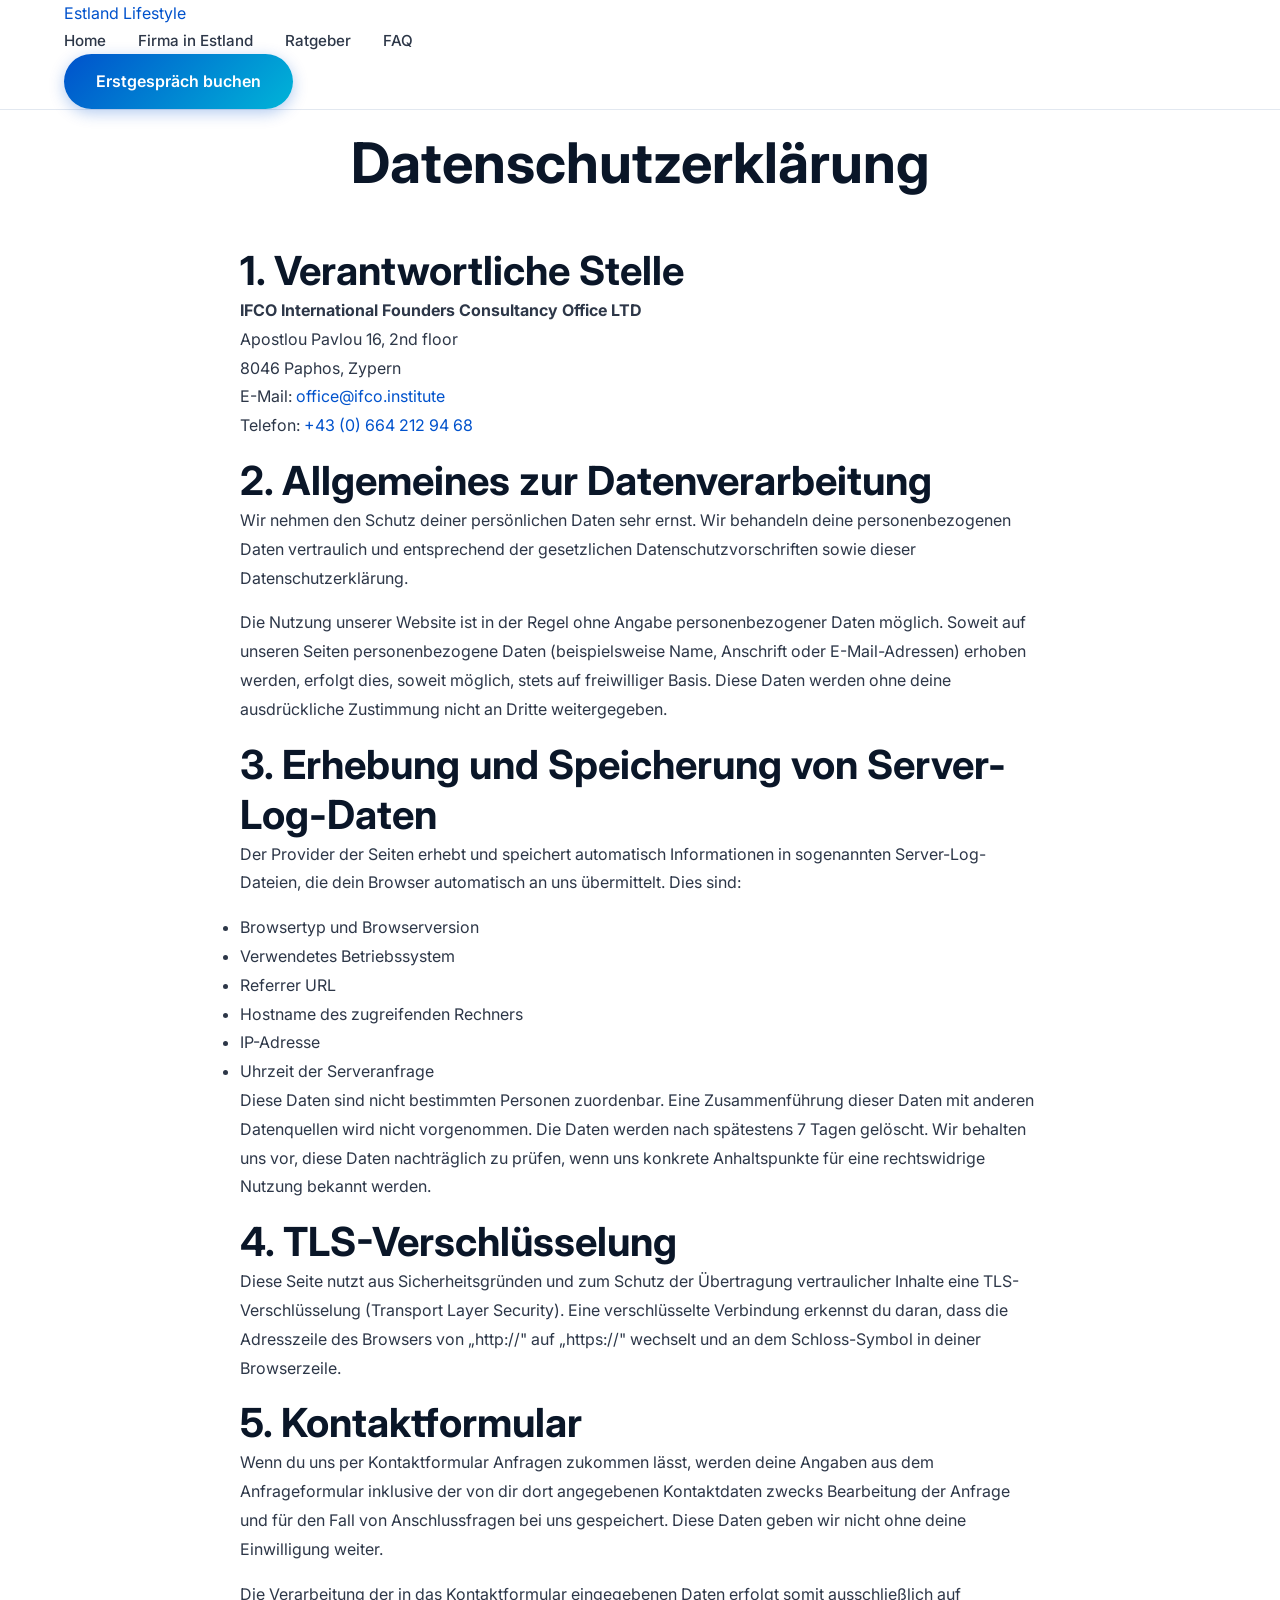
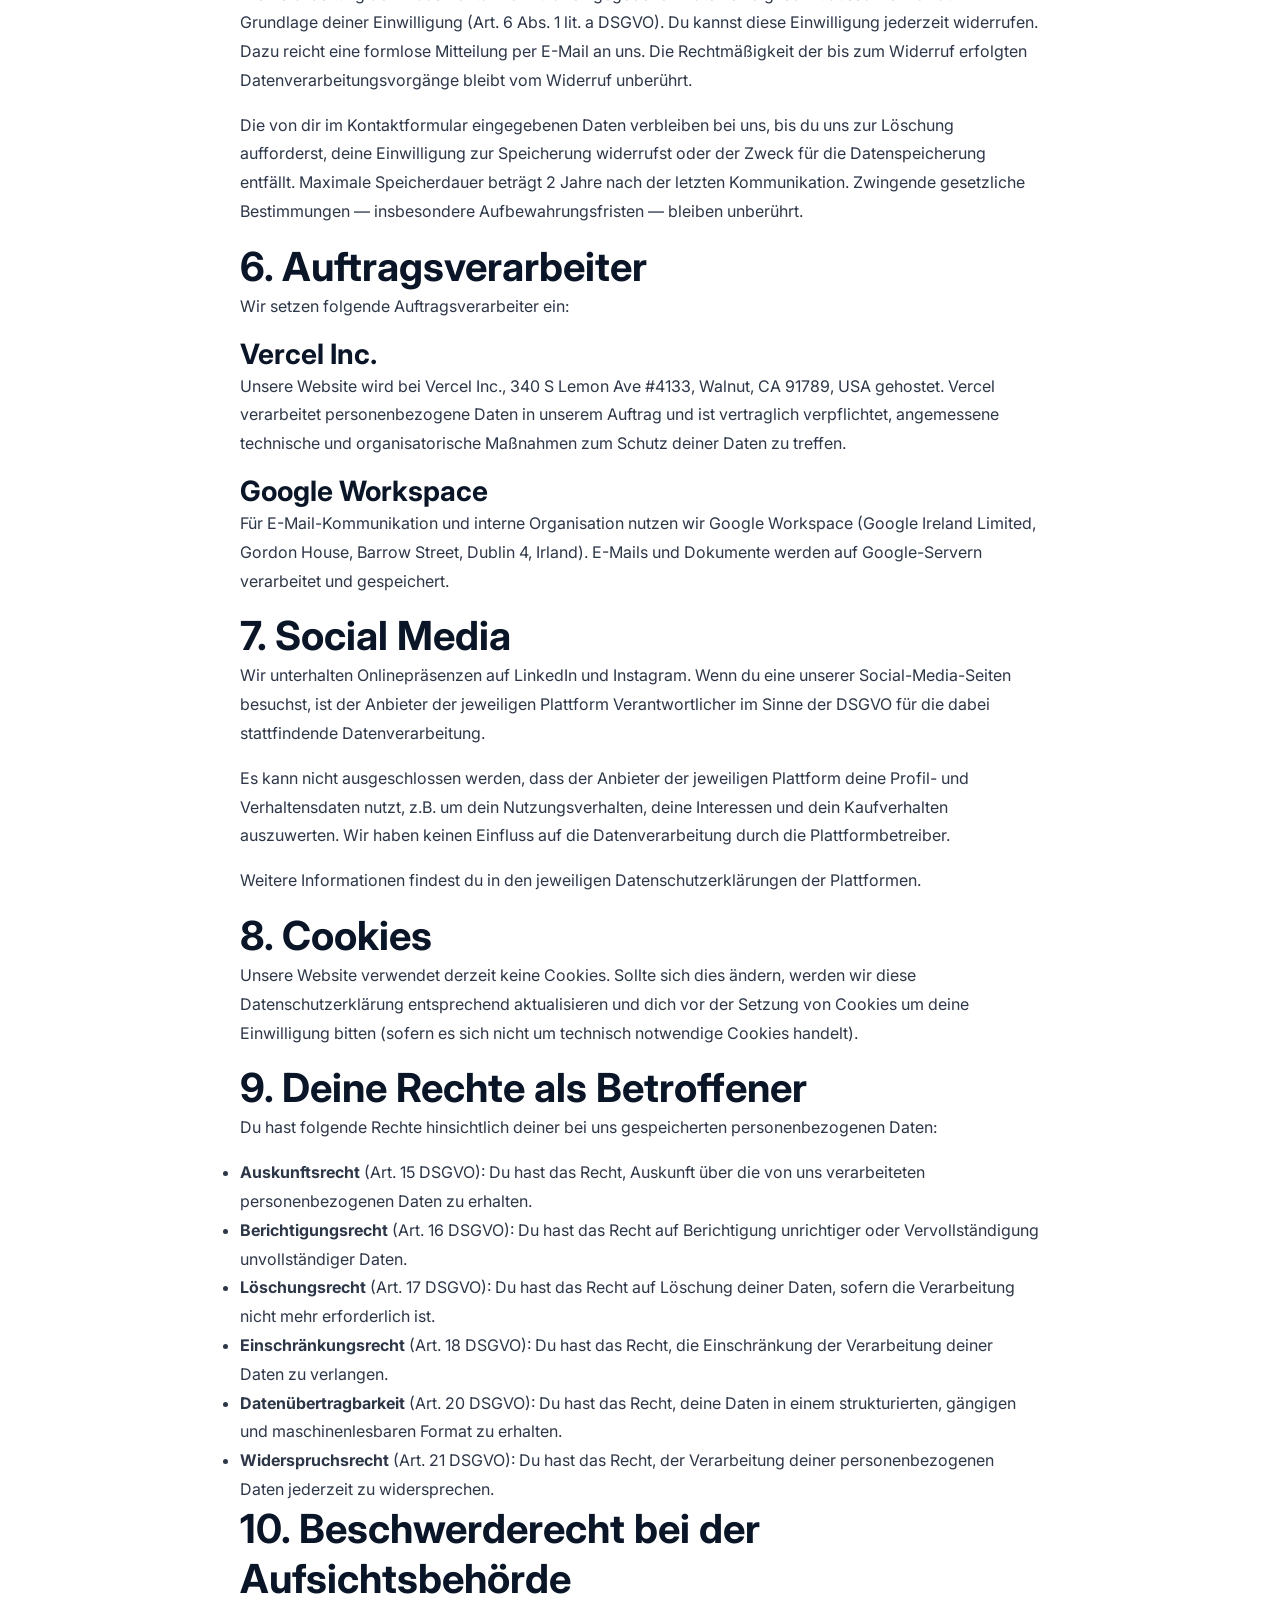
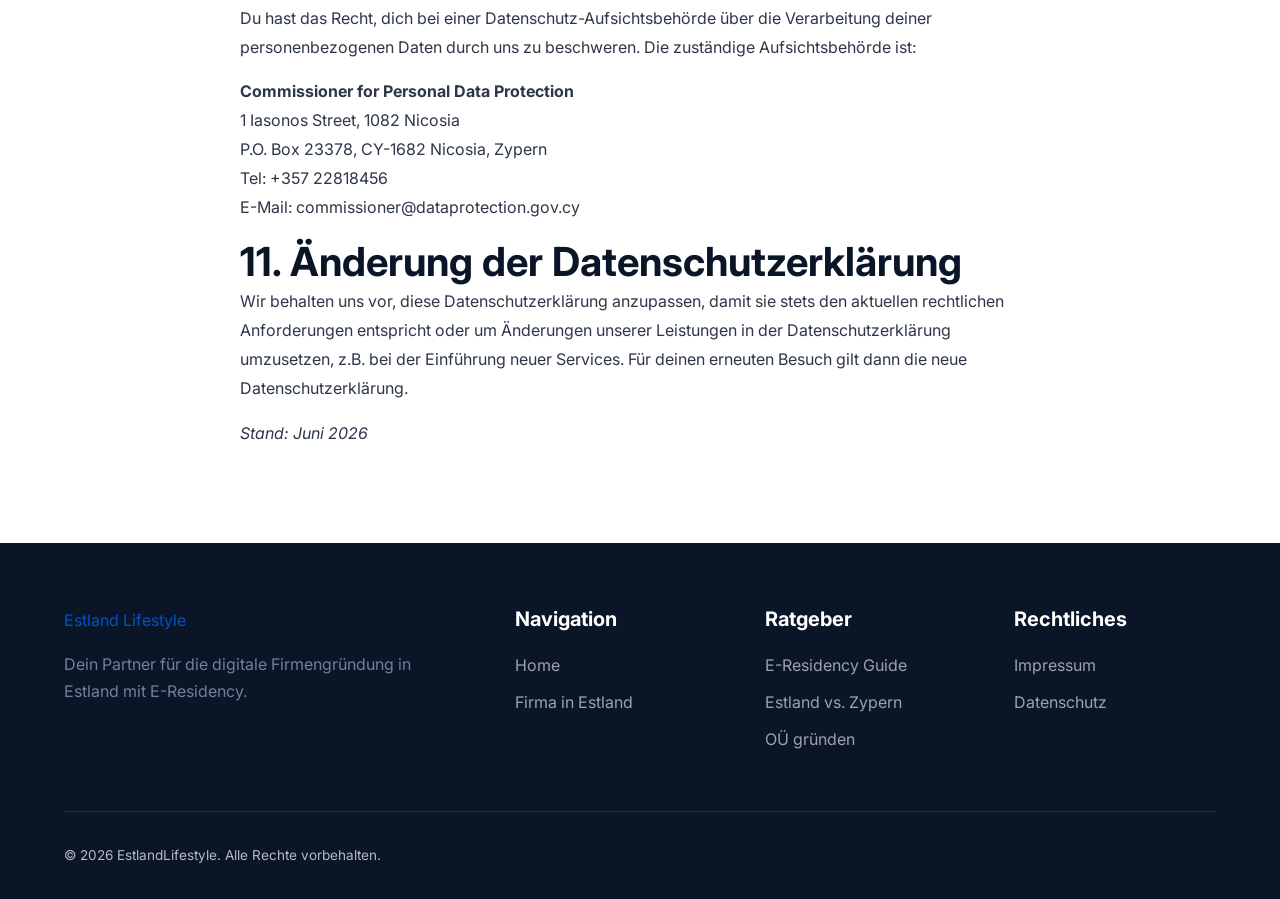
==== datenschutz.html @ 2952780f "Add Impressum & Datenschutz pages, remove AGB links Legal pages based on goglobal.associates (IFCO L" ====
<!DOCTYPE html>
<html lang="de">
<head>
  <meta charset="UTF-8">
  <meta name="viewport" content="width=device-width, initial-scale=1.0">
  <title>Datenschutzerklärung - EstlandLifestyle</title>
  <meta name="description" content="Datenschutzerklärung von EstlandLifestyle - Informationen zum Schutz Ihrer Daten.">
  <meta name="robots" content="noindex, follow">
  <link rel="preconnect" href="https://fonts.googleapis.com">
  <link rel="preconnect" href="https://fonts.gstatic.com" crossorigin>
  <link href="https://fonts.googleapis.com/css2?family=Inter:wght@400;500;600;700;800&display=swap" rel="stylesheet">
  <link rel="stylesheet" href="css/style.css">
</head>
<body>
  <nav class="nav">
    <div class="container nav-container">
      <a href="index.html" class="logo">Estland <span>Lifestyle</span></a>
      <ul class="nav-links">
        <li><a href="index.html">Home</a></li>
        <li><a href="firma.html">Firma in Estland</a></li>
        <li><a href="ratgeber/e-residency-estland.html">Ratgeber</a></li>
        <li><a href="#faq">FAQ</a></li>
      </ul>
      <a href="#kontakt" class="btn btn-primary btn-nav">Erstgespräch buchen</a>
      <button class="nav-toggle" aria-label="Menü öffnen">
        <span></span><span></span><span></span>
      </button>
    </div>
  </nav>

  <section class="section" style="padding-top: 8rem;">
    <div class="container">
      <div class="section-header">
        <h1>Datenschutzerklärung</h1>
      </div>
      <div style="max-width: 800px; margin: 0 auto; line-height: 1.8;">

        <h2>1. Verantwortliche Stelle</h2>
        <p>
          <strong>IFCO International Founders Consultancy Office LTD</strong><br>
          Apostlou Pavlou 16, 2nd floor<br>
          8046 Paphos, Zypern<br>
          E-Mail: <a href="mailto:office@ifco.institute">office@ifco.institute</a><br>
          Telefon: <a href="tel:+436642129468">+43 (0) 664 212 94 68</a>
        </p>

        <h2>2. Allgemeines zur Datenverarbeitung</h2>
        <p>
          Wir nehmen den Schutz deiner persönlichen Daten sehr ernst. Wir behandeln deine
          personenbezogenen Daten vertraulich und entsprechend der gesetzlichen Datenschutzvorschriften
          sowie dieser Datenschutzerklärung.
        </p>
        <p>
          Die Nutzung unserer Website ist in der Regel ohne Angabe personenbezogener Daten möglich.
          Soweit auf unseren Seiten personenbezogene Daten (beispielsweise Name, Anschrift oder
          E-Mail-Adressen) erhoben werden, erfolgt dies, soweit möglich, stets auf freiwilliger Basis.
          Diese Daten werden ohne deine ausdrückliche Zustimmung nicht an Dritte weitergegeben.
        </p>

        <h2>3. Erhebung und Speicherung von Server-Log-Daten</h2>
        <p>
          Der Provider der Seiten erhebt und speichert automatisch Informationen in sogenannten
          Server-Log-Dateien, die dein Browser automatisch an uns übermittelt. Dies sind:
        </p>
        <ul>
          <li>Browsertyp und Browserversion</li>
          <li>Verwendetes Betriebssystem</li>
          <li>Referrer URL</li>
          <li>Hostname des zugreifenden Rechners</li>
          <li>IP-Adresse</li>
          <li>Uhrzeit der Serveranfrage</li>
        </ul>
        <p>
          Diese Daten sind nicht bestimmten Personen zuordenbar. Eine Zusammenführung dieser Daten
          mit anderen Datenquellen wird nicht vorgenommen. Die Daten werden nach spätestens 7 Tagen
          gelöscht. Wir behalten uns vor, diese Daten nachträglich zu prüfen, wenn uns konkrete
          Anhaltspunkte für eine rechtswidrige Nutzung bekannt werden.
        </p>

        <h2>4. TLS-Verschlüsselung</h2>
        <p>
          Diese Seite nutzt aus Sicherheitsgründen und zum Schutz der Übertragung vertraulicher
          Inhalte eine TLS-Verschlüsselung (Transport Layer Security). Eine verschlüsselte Verbindung
          erkennst du daran, dass die Adresszeile des Browsers von „http://" auf „https://" wechselt
          und an dem Schloss-Symbol in deiner Browserzeile.
        </p>

        <h2>5. Kontaktformular</h2>
        <p>
          Wenn du uns per Kontaktformular Anfragen zukommen lässt, werden deine Angaben aus dem
          Anfrageformular inklusive der von dir dort angegebenen Kontaktdaten zwecks Bearbeitung der
          Anfrage und für den Fall von Anschlussfragen bei uns gespeichert. Diese Daten geben wir
          nicht ohne deine Einwilligung weiter.
        </p>
        <p>
          Die Verarbeitung der in das Kontaktformular eingegebenen Daten erfolgt somit ausschließlich
          auf Grundlage deiner Einwilligung (Art. 6 Abs. 1 lit. a DSGVO). Du kannst diese Einwilligung
          jederzeit widerrufen. Dazu reicht eine formlose Mitteilung per E-Mail an uns. Die
          Rechtmäßigkeit der bis zum Widerruf erfolgten Datenverarbeitungsvorgänge bleibt vom
          Widerruf unberührt.
        </p>
        <p>
          Die von dir im Kontaktformular eingegebenen Daten verbleiben bei uns, bis du uns zur
          Löschung aufforderst, deine Einwilligung zur Speicherung widerrufst oder der Zweck für
          die Datenspeicherung entfällt. Maximale Speicherdauer beträgt 2 Jahre nach der letzten
          Kommunikation. Zwingende gesetzliche Bestimmungen — insbesondere Aufbewahrungsfristen —
          bleiben unberührt.
        </p>

        <h2>6. Auftragsverarbeiter</h2>
        <p>Wir setzen folgende Auftragsverarbeiter ein:</p>

        <h3>Vercel Inc.</h3>
        <p>
          Unsere Website wird bei Vercel Inc., 340 S Lemon Ave #4133, Walnut, CA 91789, USA gehostet.
          Vercel verarbeitet personenbezogene Daten in unserem Auftrag und ist vertraglich
          verpflichtet, angemessene technische und organisatorische Maßnahmen zum Schutz deiner
          Daten zu treffen.
        </p>

        <h3>Google Workspace</h3>
        <p>
          Für E-Mail-Kommunikation und interne Organisation nutzen wir Google Workspace
          (Google Ireland Limited, Gordon House, Barrow Street, Dublin 4, Irland). E-Mails und
          Dokumente werden auf Google-Servern verarbeitet und gespeichert.
        </p>

        <h2>7. Social Media</h2>
        <p>
          Wir unterhalten Onlinepräsenzen auf LinkedIn und Instagram. Wenn du eine unserer
          Social-Media-Seiten besuchst, ist der Anbieter der jeweiligen Plattform Verantwortlicher
          im Sinne der DSGVO für die dabei stattfindende Datenverarbeitung.
        </p>
        <p>
          Es kann nicht ausgeschlossen werden, dass der Anbieter der jeweiligen Plattform deine
          Profil- und Verhaltensdaten nutzt, z.B. um dein Nutzungsverhalten, deine Interessen und
          dein Kaufverhalten auszuwerten. Wir haben keinen Einfluss auf die Datenverarbeitung
          durch die Plattformbetreiber.
        </p>
        <p>Weitere Informationen findest du in den jeweiligen Datenschutzerklärungen der Plattformen.</p>

        <h2>8. Cookies</h2>
        <p>
          Unsere Website verwendet derzeit keine Cookies. Sollte sich dies ändern, werden wir
          diese Datenschutzerklärung entsprechend aktualisieren und dich vor der Setzung von
          Cookies um deine Einwilligung bitten (sofern es sich nicht um technisch notwendige
          Cookies handelt).
        </p>

        <h2>9. Deine Rechte als Betroffener</h2>
        <p>Du hast folgende Rechte hinsichtlich deiner bei uns gespeicherten personenbezogenen Daten:</p>
        <ul>
          <li><strong>Auskunftsrecht</strong> (Art. 15 DSGVO): Du hast das Recht, Auskunft über die von uns verarbeiteten personenbezogenen Daten zu erhalten.</li>
          <li><strong>Berichtigungsrecht</strong> (Art. 16 DSGVO): Du hast das Recht auf Berichtigung unrichtiger oder Vervollständigung unvollständiger Daten.</li>
          <li><strong>Löschungsrecht</strong> (Art. 17 DSGVO): Du hast das Recht auf Löschung deiner Daten, sofern die Verarbeitung nicht mehr erforderlich ist.</li>
          <li><strong>Einschränkungsrecht</strong> (Art. 18 DSGVO): Du hast das Recht, die Einschränkung der Verarbeitung deiner Daten zu verlangen.</li>
          <li><strong>Datenübertragbarkeit</strong> (Art. 20 DSGVO): Du hast das Recht, deine Daten in einem strukturierten, gängigen und maschinenlesbaren Format zu erhalten.</li>
          <li><strong>Widerspruchsrecht</strong> (Art. 21 DSGVO): Du hast das Recht, der Verarbeitung deiner personenbezogenen Daten jederzeit zu widersprechen.</li>
        </ul>

        <h2>10. Beschwerderecht bei der Aufsichtsbehörde</h2>
        <p>
          Du hast das Recht, dich bei einer Datenschutz-Aufsichtsbehörde über die Verarbeitung
          deiner personenbezogenen Daten durch uns zu beschweren. Die zuständige Aufsichtsbehörde ist:
        </p>
        <p>
          <strong>Commissioner for Personal Data Protection</strong><br>
          1 Iasonos Street, 1082 Nicosia<br>
          P.O. Box 23378, CY-1682 Nicosia, Zypern<br>
          Tel: +357 22818456<br>
          E-Mail: commissioner@dataprotection.gov.cy
        </p>

        <h2>11. Änderung der Datenschutzerklärung</h2>
        <p>
          Wir behalten uns vor, diese Datenschutzerklärung anzupassen, damit sie stets den aktuellen
          rechtlichen Anforderungen entspricht oder um Änderungen unserer Leistungen in der
          Datenschutzerklärung umzusetzen, z.B. bei der Einführung neuer Services. Für deinen
          erneuten Besuch gilt dann die neue Datenschutzerklärung.
        </p>

        <p><em>Stand: Juni 2026</em></p>

      </div>
    </div>
  </section>

  <footer class="footer">
    <div class="container">
      <div class="footer-grid">
        <div>
          <a href="index.html" class="logo">Estland <span>Lifestyle</span></a>
          <p style="margin-top: 1rem; color: var(--text-light);">Dein Partner für die digitale Firmengründung in Estland mit E-Residency.</p>
        </div>
        <div>
          <h4>Navigation</h4>
          <ul class="footer-links">
            <li><a href="index.html">Home</a></li>
            <li><a href="firma.html">Firma in Estland</a></li>
          </ul>
        </div>
        <div>
          <h4>Ratgeber</h4>
          <ul class="footer-links">
            <li><a href="ratgeber/e-residency-estland.html">E-Residency Guide</a></li>
            <li><a href="ratgeber/estland-oder-zypern.html">Estland vs. Zypern</a></li>
            <li><a href="ratgeber/oue-gruenden-kosten.html">OÜ gründen</a></li>
          </ul>
        </div>
        <div>
          <h4>Rechtliches</h4>
          <ul class="footer-links">
            <li><a href="impressum.html">Impressum</a></li>
            <li><a href="datenschutz.html">Datenschutz</a></li>
          </ul>
        </div>
      </div>
      <div class="footer-bottom">
        <span>&copy; 2026 EstlandLifestyle. Alle Rechte vorbehalten.</span>
      </div>
    </div>
  </footer>

  <script src="js/main.js"></script>
</body>
</html>
---- css/style.css ----
/* EstlandLifestyle - Design System */
:root {
  --primary: #0052CC;
  --primary-dark: #003D99;
  --primary-light: #E6F0FF;
  --accent: #00B4D8;
  --accent-dark: #0096B7;
  --dark: #0A1628;
  --dark-soft: #1A2A42;
  --text: #2D3748;
  --text-light: #718096;
  --bg: #FFFFFF;
  --bg-alt: #F7FAFC;
  --bg-dark: #0A1628;
  --border: #E2E8F0;
  --success: #38A169;
  --warning: #ECC94B;
  --gradient: linear-gradient(135deg, var(--primary) 0%, var(--accent) 100%);
  --shadow-sm: 0 1px 3px rgba(0,0,0,0.08);
  --shadow-md: 0 4px 20px rgba(0,0,0,0.1);
  --shadow-lg: 0 10px 40px rgba(0,0,0,0.12);
  --radius: 12px;
  --radius-sm: 8px;
  --radius-lg: 20px;
  --max-width: 1200px;
  --transition: 0.3s cubic-bezier(0.4, 0, 0.2, 1);
}

*, *::before, *::after { box-sizing: border-box; margin: 0; padding: 0; }

html { scroll-behavior: smooth; font-size: 16px; }

body {
  font-family: 'Inter', -apple-system, BlinkMacSystemFont, 'Segoe UI', sans-serif;
  color: var(--text);
  line-height: 1.7;
  background: var(--bg);
  overflow-x: hidden;
}

h1, h2, h3, h4, h5 {
  font-weight: 700;
  line-height: 1.25;
  color: var(--dark);
}
h1 { font-size: clamp(2.2rem, 5vw, 3.5rem); }
h2 { font-size: clamp(1.8rem, 3.5vw, 2.5rem); }
h3 { font-size: clamp(1.3rem, 2.5vw, 1.75rem); }
h4 { font-size: 1.25rem; }

p { margin-bottom: 1rem; }
a { color: var(--primary); text-decoration: none; transition: color var(--transition); }
a:hover { color: var(--accent); }
img { max-width: 100%; height: auto; display: block; }

.container { max-width: var(--max-width); margin: 0 auto; padding: 0 1.5rem; }
.section { padding: 5rem 0; }
.section-alt { background: var(--bg-alt); }
.section-dark { background: var(--bg-dark); color: #fff; }
.section-dark h2, .section-dark h3, .section-dark h4 { color: #fff; }
.section-dark .text-light { color: rgba(255,255,255,0.7); }

.text-center { text-align: center; }
.text-light { color: var(--text-light); }
.text-gradient { background: var(--gradient); -webkit-background-clip: text; -webkit-text-fill-color: transparent; background-clip: text; }
.text-sm { font-size: 0.9rem; }
.text-lg { font-size: 1.15rem; }

.mb-1 { margin-bottom: 0.5rem; }
.mb-2 { margin-bottom: 1rem; }
.mb-3 { margin-bottom: 1.5rem; }
.mb-4 { margin-bottom: 2rem; }
.mb-5 { margin-bottom: 3rem; }
.mt-3 { margin-top: 1.5rem; }
.mt-4 { margin-top: 2rem; }

.grid { display: grid; gap: 2rem; }
.grid-2 { grid-template-columns: repeat(2, 1fr); }
.grid-3 { grid-template-columns: repeat(3, 1fr); }
.grid-4 { grid-template-columns: repeat(4, 1fr); }

.flex { display: flex; }
.flex-center { align-items: center; justify-content: center; }
.flex-between { align-items: center; justify-content: space-between; }
.flex-col { flex-direction: column; }
.gap-1 { gap: 0.5rem; }
.gap-2 { gap: 1rem; }
.gap-3 { gap: 1.5rem; }

/* Buttons */
.btn {
  display: inline-flex;
  align-items: center;
  gap: 0.5rem;
  padding: 0.85rem 2rem;
  border-radius: 50px;
  font-weight: 600;
  font-size: 1rem;
  cursor: pointer;
  transition: all var(--transition);
  border: none;
  text-decoration: none;
}
.btn-primary {
  background: var(--gradient);
  color: #fff;
  box-shadow: 0 4px 15px rgba(0, 82, 204, 0.3);
}
.btn-primary:hover {
  transform: translateY(-2px);
  box-shadow: 0 6px 25px rgba(0, 82, 204, 0.4);
  color: #fff;
}
.btn-outline {
  background: transparent;
  color: var(--primary);
  border: 2px solid var(--primary);
}
.btn-outline:hover {
  background: var(--primary);
  color: #fff;
}
.btn-white {
  background: #fff;
  color: var(--primary);
}
.btn-white:hover {
  background: var(--primary-light);
  transform: translateY(-2px);
}
.btn-lg { padding: 1rem 2.5rem; font-size: 1.1rem; }
.btn-sm { padding: 0.6rem 1.5rem; font-size: 0.9rem; }

/* Cards */
.card {
  background: var(--bg);
  border-radius: var(--radius);
  padding: 2rem;
  box-shadow: var(--shadow-sm);
  border: 1px solid var(--border);
  transition: all var(--transition);
}
.card:hover {
  box-shadow: var(--shadow-md);
  transform: translateY(-4px);
}
.card-icon {
  width: 56px; height: 56px;
  border-radius: var(--radius-sm);
  background: var(--primary-light);
  display: flex; align-items: center; justify-content: center;
  font-size: 1.5rem;
  margin-bottom: 1rem;
}
.card-highlight {
  border: 2px solid var(--primary);
  position: relative;
}
.card-highlight::before {
  content: 'Beliebt';
  position: absolute;
  top: -12px; left: 50%;
  transform: translateX(-50%);
  background: var(--gradient);
  color: #fff;
  padding: 0.25rem 1rem;
  border-radius: 50px;
  font-size: 0.8rem;
  font-weight: 600;
}

/* Navigation */
.nav {
  position: fixed;
  top: 0; left: 0; right: 0;
  z-index: 1000;
  background: rgba(255,255,255,0.95);
  backdrop-filter: blur(10px);
  border-bottom: 1px solid var(--border);
  transition: all var(--transition);
}
.nav-inner {
  display: flex;
  align-items: center;
  justify-content: space-between;
  padding: 1rem 1.5rem;
  max-width: var(--max-width);
  margin: 0 auto;
}
.nav-logo {
  font-size: 1.4rem;
  font-weight: 800;
  color: var(--dark);
  text-decoration: none;
  display: flex;
  align-items: center;
  gap: 0.5rem;
}
.nav-logo span { color: var(--primary); }
.nav-links {
  display: flex;
  align-items: center;
  gap: 2rem;
  list-style: none;
}
.nav-links a {
  color: var(--text);
  font-weight: 500;
  font-size: 0.95rem;
  transition: color var(--transition);
}
.nav-links a:hover { color: var(--primary); }
.nav-toggle {
  display: none;
  background: none;
  border: none;
  font-size: 1.5rem;
  cursor: pointer;
  color: var(--dark);
}

/* Hero */
.hero {
  padding: 8rem 0 5rem;
  background: linear-gradient(135deg, var(--bg-dark) 0%, #1a3a5c 50%, var(--primary-dark) 100%);
  color: #fff;
  position: relative;
  overflow: hidden;
}
.hero::before {
  content: '';
  position: absolute;
  top: -50%; right: -20%;
  width: 80%; height: 200%;
  background: radial-gradient(circle, rgba(0,180,216,0.1) 0%, transparent 70%);
}
.hero h1 { color: #fff; margin-bottom: 1.5rem; }
.hero p { color: rgba(255,255,255,0.85); font-size: 1.2rem; max-width: 600px; }
.hero .subtitle {
  display: inline-block;
  background: rgba(0,180,216,0.2);
  border: 1px solid rgba(0,180,216,0.3);
  padding: 0.4rem 1rem;
  border-radius: 50px;
  font-size: 0.9rem;
  margin-bottom: 1.5rem;
  color: var(--accent);
  font-weight: 500;
}
.hero-stats {
  display: flex;
  gap: 3rem;
  margin-top: 3rem;
  padding-top: 2rem;
  border-top: 1px solid rgba(255,255,255,0.15);
}
.hero-stat-value {
  font-size: 2rem;
  font-weight: 800;
  color: var(--accent);
}
.hero-stat-label {
  font-size: 0.85rem;
  color: rgba(255,255,255,0.6);
}

/* USP Section */
.usp-grid { display: grid; grid-template-columns: repeat(4, 1fr); gap: 1.5rem; }
.usp-card {
  text-align: center;
  padding: 2rem 1.5rem;
  border-radius: var(--radius);
  background: var(--bg);
  border: 1px solid var(--border);
  transition: all var(--transition);
}
.usp-card:hover {
  border-color: var(--primary);
  box-shadow: var(--shadow-md);
  transform: translateY(-4px);
}
.usp-icon {
  font-size: 2.5rem;
  margin-bottom: 1rem;
}
.usp-card h4 { margin-bottom: 0.5rem; }

/* Pricing */
.pricing-grid { display: grid; grid-template-columns: repeat(3, 1fr); gap: 2rem; }
.pricing-card {
  background: var(--bg);
  border-radius: var(--radius-lg);
  padding: 2.5rem;
  border: 1px solid var(--border);
  transition: all var(--transition);
  position: relative;
}
.pricing-card:hover {
  box-shadow: var(--shadow-lg);
  transform: translateY(-4px);
}
.pricing-price {
  font-size: 2.5rem;
  font-weight: 800;
  color: var(--primary);
  margin: 1rem 0;
}
.pricing-price span { font-size: 1rem; color: var(--text-light); font-weight: 400; }
.pricing-features {
  list-style: none;
  margin: 1.5rem 0;
}
.pricing-features li {
  padding: 0.6rem 0;
  border-bottom: 1px solid var(--border);
  display: flex;
  align-items: center;
  gap: 0.5rem;
}
.pricing-features li::before {
  content: '✓';
  color: var(--success);
  font-weight: 700;
}

/* Steps */
.steps { counter-reset: step; }
.step {
  display: flex;
  gap: 2rem;
  padding: 2rem 0;
  counter-increment: step;
  position: relative;
}
.step:not(:last-child)::after {
  content: '';
  position: absolute;
  left: 28px;
  top: 76px;
  bottom: 0;
  width: 2px;
  background: var(--border);
}
.step-number {
  flex-shrink: 0;
  width: 56px; height: 56px;
  border-radius: 50%;
  background: var(--gradient);
  color: #fff;
  display: flex;
  align-items: center;
  justify-content: center;
  font-weight: 800;
  font-size: 1.25rem;
}
.step-content h4 { margin-bottom: 0.5rem; }

/* Comparison Table */
.comparison-table {
  width: 100%;
  border-collapse: collapse;
  border-radius: var(--radius);
  overflow: hidden;
  box-shadow: var(--shadow-sm);
}
.comparison-table thead { background: var(--primary); color: #fff; }
.comparison-table th {
  padding: 1rem 1.5rem;
  text-align: left;
  font-weight: 600;
}
.comparison-table td {
  padding: 1rem 1.5rem;
  border-bottom: 1px solid var(--border);
}
.comparison-table tbody tr:hover { background: var(--primary-light); }
.comparison-table .highlight-cell {
  color: var(--success);
  font-weight: 700;
}
.comparison-table .negative-cell {
  color: #E53E3E;
  font-weight: 600;
}

/* Testimonials */
.testimonial-card {
  background: var(--bg);
  border-radius: var(--radius);
  padding: 2rem;
  border: 1px solid var(--border);
}
.testimonial-text {
  font-style: italic;
  font-size: 1.05rem;
  margin-bottom: 1.5rem;
  color: var(--text);
  line-height: 1.8;
}
.testimonial-text::before { content: '"'; }
.testimonial-text::after { content: '"'; }
.testimonial-author { font-weight: 600; }
.testimonial-role { color: var(--text-light); font-size: 0.9rem; }
.stars { color: #F6AD55; letter-spacing: 2px; margin-bottom: 0.75rem; }

/* FAQ */
.faq-item {
  border: 1px solid var(--border);
  border-radius: var(--radius-sm);
  margin-bottom: 0.75rem;
  overflow: hidden;
}
.faq-question {
  width: 100%;
  padding: 1.25rem 1.5rem;
  background: var(--bg);
  border: none;
  text-align: left;
  font-size: 1rem;
  font-weight: 600;
  cursor: pointer;
  display: flex;
  justify-content: space-between;
  align-items: center;
  color: var(--dark);
  transition: background var(--transition);
}
.faq-question:hover { background: var(--bg-alt); }
.faq-question::after { content: '+'; font-size: 1.5rem; color: var(--primary); transition: transform var(--transition); }
.faq-item.active .faq-question::after { transform: rotate(45deg); }
.faq-answer {
  padding: 0 1.5rem;
  max-height: 0;
  overflow: hidden;
  transition: all 0.4s ease;
}
.faq-item.active .faq-answer {
  padding: 0 1.5rem 1.5rem;
  max-height: 500px;
}

/* CTA Banner */
.cta-banner {
  background: var(--gradient);
  border-radius: var(--radius-lg);
  padding: 3.5rem;
  text-align: center;
  color: #fff;
  position: relative;
  overflow: hidden;
}
.cta-banner::before {
  content: '';
  position: absolute;
  top: -50%; right: -20%;
  width: 60%; height: 200%;
  background: radial-gradient(circle, rgba(255,255,255,0.1) 0%, transparent 70%);
}
.cta-banner h2 { color: #fff; margin-bottom: 1rem; }
.cta-banner p { color: rgba(255,255,255,0.9); max-width: 500px; margin: 0 auto 2rem; }

/* Blog Cards */
.blog-card {
  border-radius: var(--radius);
  overflow: hidden;
  border: 1px solid var(--border);
  transition: all var(--transition);
  background: var(--bg);
}
.blog-card:hover {
  box-shadow: var(--shadow-md);
  transform: translateY(-4px);
}
.blog-card-img {
  height: 200px;
  background: var(--gradient);
  display: flex;
  align-items: center;
  justify-content: center;
  color: #fff;
  font-size: 3rem;
}
.blog-card-body { padding: 1.5rem; }
.blog-card-tag {
  display: inline-block;
  background: var(--primary-light);
  color: var(--primary);
  padding: 0.2rem 0.75rem;
  border-radius: 50px;
  font-size: 0.8rem;
  font-weight: 600;
  margin-bottom: 0.75rem;
}
.blog-card h4 { margin-bottom: 0.5rem; }
.blog-card p { color: var(--text-light); font-size: 0.9rem; }

/* Footer */
.footer {
  background: var(--bg-dark);
  color: rgba(255,255,255,0.7);
  padding: 4rem 0 2rem;
}
.footer h4 { color: #fff; margin-bottom: 1.25rem; }
.footer-grid {
  display: grid;
  grid-template-columns: 2fr 1fr 1fr 1fr;
  gap: 3rem;
  margin-bottom: 3rem;
}
.footer-links { list-style: none; }
.footer-links li { margin-bottom: 0.6rem; }
.footer-links a { color: rgba(255,255,255,0.6); transition: color var(--transition); }
.footer-links a:hover { color: #fff; }
.footer-bottom {
  border-top: 1px solid rgba(255,255,255,0.1);
  padding-top: 2rem;
  display: flex;
  justify-content: space-between;
  align-items: center;
  font-size: 0.85rem;
}
.footer-social { display: flex; gap: 1rem; }
.footer-social a {
  width: 40px; height: 40px;
  border-radius: 50%;
  background: rgba(255,255,255,0.1);
  display: flex; align-items: center; justify-content: center;
  color: #fff;
  transition: all var(--transition);
}
.footer-social a:hover { background: var(--primary); }

/* Badge */
.badge {
  display: inline-flex;
  align-items: center;
  gap: 0.35rem;
  background: rgba(56, 161, 105, 0.1);
  color: var(--success);
  padding: 0.3rem 0.75rem;
  border-radius: 50px;
  font-size: 0.8rem;
  font-weight: 600;
}

/* Section Header */
.section-header {
  text-align: center;
  max-width: 700px;
  margin: 0 auto 3rem;
}
.section-header p {
  color: var(--text-light);
  font-size: 1.1rem;
}
.section-label {
  display: inline-block;
  color: var(--primary);
  font-weight: 600;
  font-size: 0.9rem;
  text-transform: uppercase;
  letter-spacing: 1px;
  margin-bottom: 0.75rem;
}

/* Blog Article */
.article-hero {
  padding: 8rem 0 3rem;
  background: linear-gradient(135deg, var(--bg-dark) 0%, var(--primary-dark) 100%);
  color: #fff;
}
.article-hero h1 { color: #fff; max-width: 800px; }
.article-meta {
  display: flex;
  align-items: center;
  gap: 1.5rem;
  margin-top: 1.5rem;
  color: rgba(255,255,255,0.7);
  font-size: 0.9rem;
}
.article-content {
  max-width: 800px;
  margin: 0 auto;
  padding: 3rem 1.5rem;
}
.article-content h2 { margin: 2.5rem 0 1rem; }
.article-content h3 { margin: 2rem 0 0.75rem; }
.article-content ul, .article-content ol {
  margin: 1rem 0;
  padding-left: 1.5rem;
}
.article-content li { margin-bottom: 0.5rem; }
.article-content blockquote {
  border-left: 4px solid var(--primary);
  padding: 1rem 1.5rem;
  background: var(--primary-light);
  border-radius: 0 var(--radius-sm) var(--radius-sm) 0;
  margin: 1.5rem 0;
  font-style: italic;
}
.article-cta {
  background: var(--bg-alt);
  border: 2px solid var(--primary);
  border-radius: var(--radius);
  padding: 2rem;
  text-align: center;
  margin: 2.5rem 0;
}
.info-box {
  background: var(--primary-light);
  border-radius: var(--radius-sm);
  padding: 1.5rem;
  margin: 1.5rem 0;
  border-left: 4px solid var(--primary);
}
.warning-box {
  background: #FFFBEB;
  border-radius: var(--radius-sm);
  padding: 1.5rem;
  margin: 1.5rem 0;
  border-left: 4px solid var(--warning);
}

/* Responsive */
@media (max-width: 1024px) {
  .grid-4, .usp-grid { grid-template-columns: repeat(2, 1fr); }
  .pricing-grid { grid-template-columns: 1fr; max-width: 500px; margin: 0 auto; }
  .footer-grid { grid-template-columns: repeat(2, 1fr); }
}
@media (max-width: 768px) {
  .grid-2, .grid-3 { grid-template-columns: 1fr; }
  .hero-stats { flex-direction: column; gap: 1.5rem; }
  .nav-links { display: none; }
  .nav-links.active {
    display: flex;
    flex-direction: column;
    position: absolute;
    top: 100%; left: 0; right: 0;
    background: #fff;
    padding: 1.5rem;
    border-bottom: 1px solid var(--border);
    box-shadow: var(--shadow-md);
  }
  .nav-toggle { display: block; }
  .footer-grid { grid-template-columns: 1fr; }
  .footer-bottom { flex-direction: column; gap: 1rem; text-align: center; }
  .comparison-table { font-size: 0.85rem; }
  .comparison-table th, .comparison-table td { padding: 0.75rem; }
  .cta-banner { padding: 2rem 1.5rem; }
  .section { padding: 3rem 0; }
}
@media (max-width: 480px) {
  .usp-grid { grid-template-columns: 1fr; }
  h1 { font-size: 1.8rem; }
}
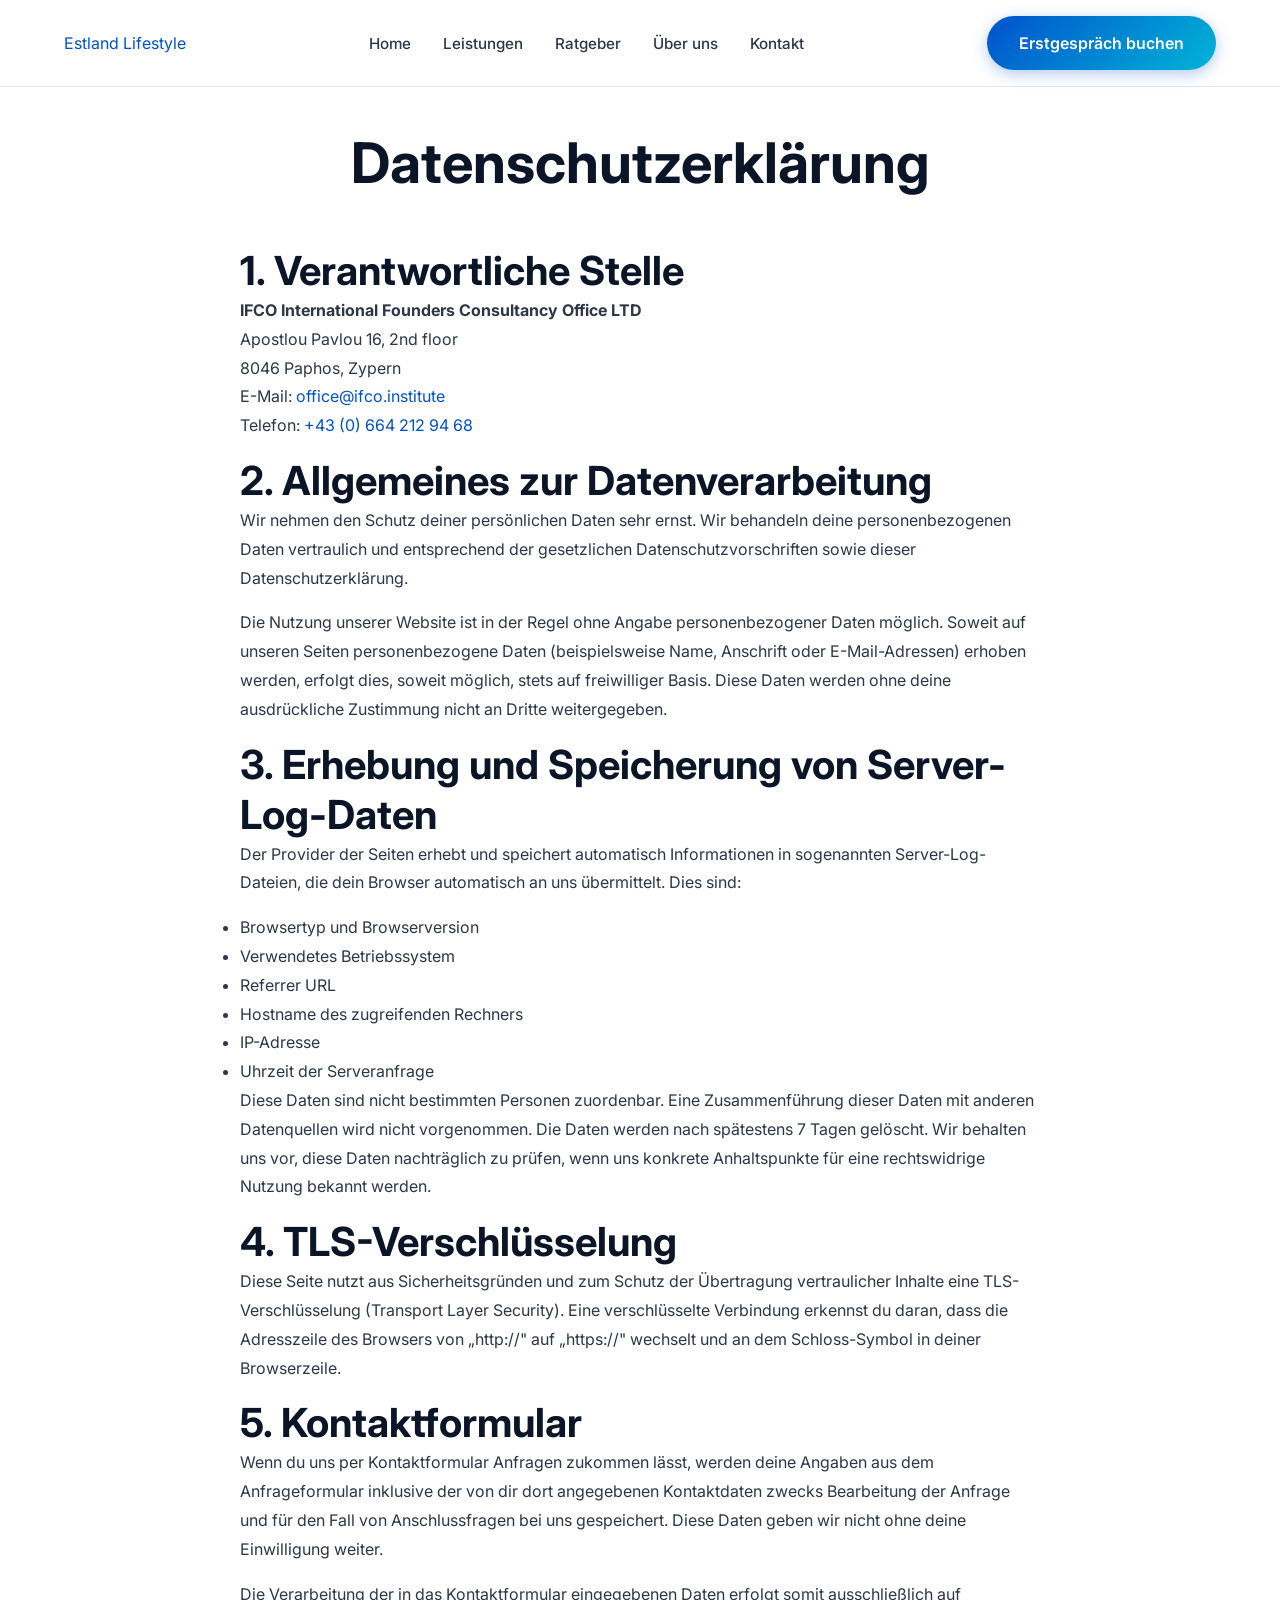
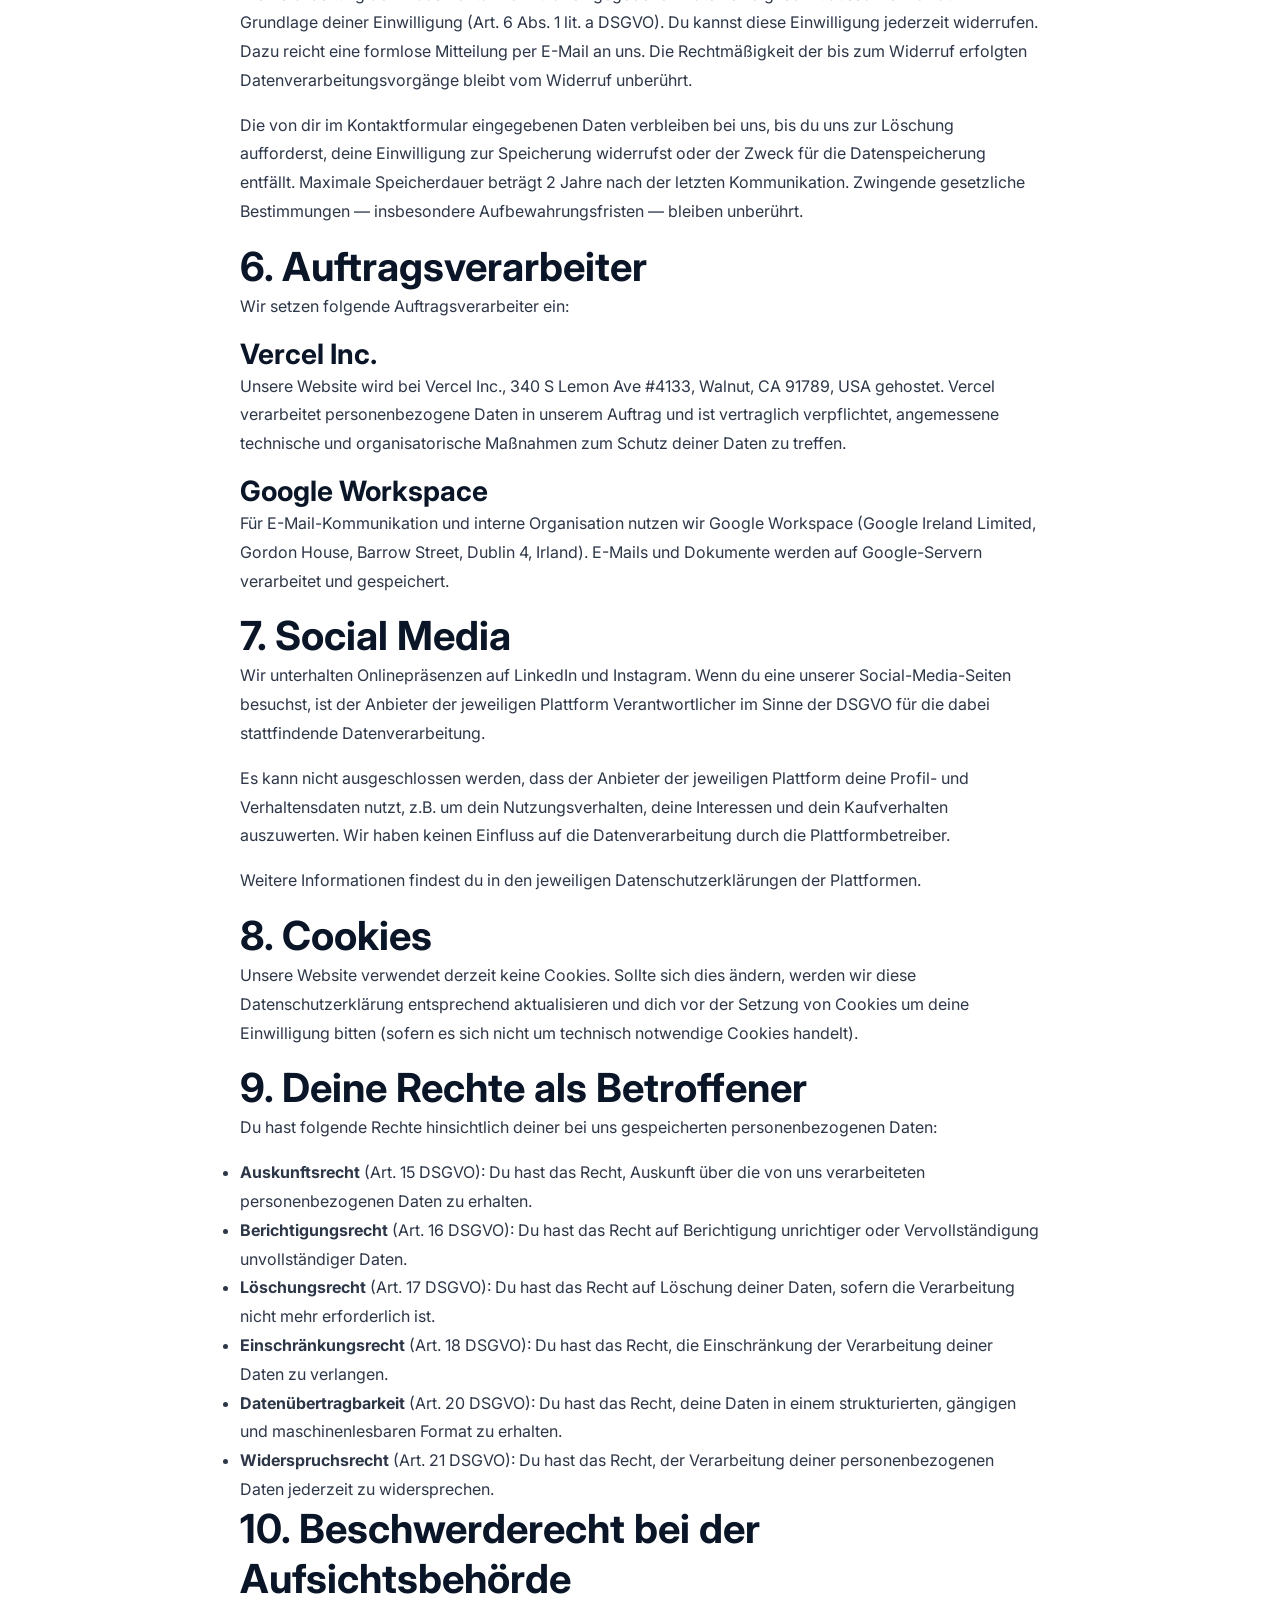
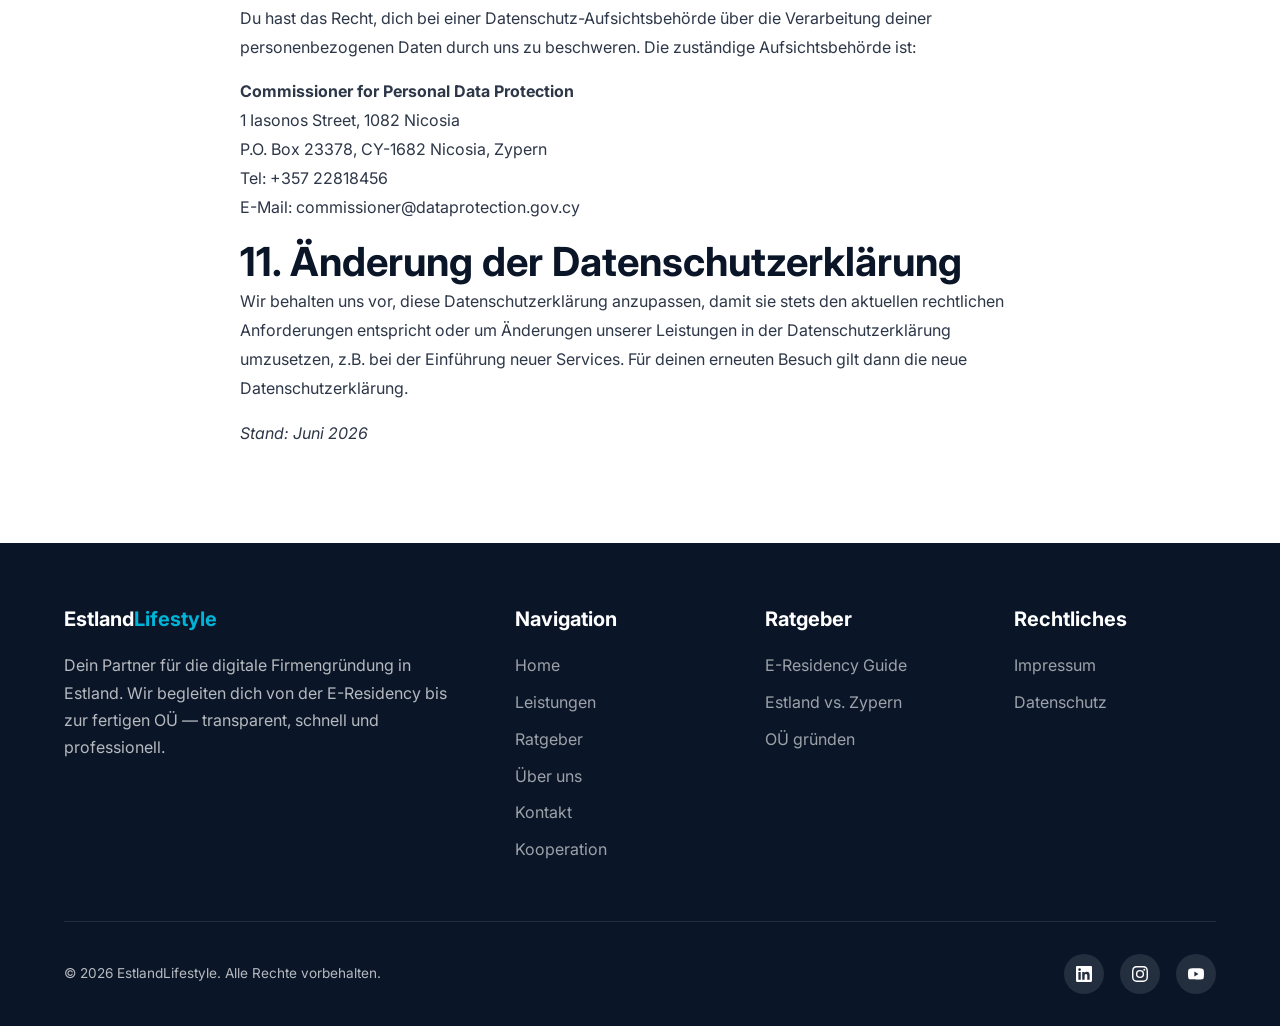
==== commit f7e6e967: "Complete rebrand: new service catalog, kooperation page, nav updates - Rebuilt index.html with new b" ====
--- a/datenschutz.html
+++ b/datenschutz.html
@@ -13,15 +13,16 @@
 </head>
 <body>
   <nav class="nav">
-    <div class="container nav-container">
+    <div class="nav-inner">
       <a href="index.html" class="logo">Estland <span>Lifestyle</span></a>
       <ul class="nav-links">
         <li><a href="index.html">Home</a></li>
-        <li><a href="firma.html">Firma in Estland</a></li>
+        <li><a href="firma.html">Leistungen</a></li>
         <li><a href="ratgeber/e-residency-estland.html">Ratgeber</a></li>
-        <li><a href="#faq">FAQ</a></li>
+        <li><a href="index.html#about">Über uns</a></li>
+        <li><a href="index.html#kontakt">Kontakt</a></li>
       </ul>
-      <a href="#kontakt" class="btn btn-primary btn-nav">Erstgespräch buchen</a>
+      <a href="index.html#kontakt" class="btn btn-primary btn-nav">Erstgespräch buchen</a>
       <button class="nav-toggle" aria-label="Menü öffnen">
         <span></span><span></span><span></span>
       </button>
@@ -189,14 +190,18 @@
     <div class="container">
       <div class="footer-grid">
         <div>
-          <a href="index.html" class="logo">Estland <span>Lifestyle</span></a>
-          <p style="margin-top: 1rem; color: var(--text-light);">Dein Partner für die digitale Firmengründung in Estland mit E-Residency.</p>
+          <h4>Estland<span style="color: var(--accent);">Lifestyle</span></h4>
+          <p>Dein Partner für die digitale Firmengründung in Estland. Wir begleiten dich von der E-Residency bis zur fertigen OÜ — transparent, schnell und professionell.</p>
         </div>
         <div>
           <h4>Navigation</h4>
           <ul class="footer-links">
             <li><a href="index.html">Home</a></li>
-            <li><a href="firma.html">Firma in Estland</a></li>
+            <li><a href="firma.html">Leistungen</a></li>
+            <li><a href="ratgeber/e-residency-estland.html">Ratgeber</a></li>
+            <li><a href="index.html#about">Über uns</a></li>
+            <li><a href="index.html#kontakt">Kontakt</a></li>
+            <li><a href="kooperation.html">Kooperation</a></li>
           </ul>
         </div>
         <div>
@@ -217,6 +222,17 @@
       </div>
       <div class="footer-bottom">
         <span>&copy; 2026 EstlandLifestyle. Alle Rechte vorbehalten.</span>
+        <div class="footer-social">
+          <a href="#" aria-label="LinkedIn">
+            <svg width="16" height="16" fill="currentColor" viewBox="0 0 24 24"><path d="M20.447 20.452h-3.554v-5.569c0-1.328-.027-3.037-1.852-3.037-1.853 0-2.136 1.445-2.136 2.939v5.667H9.351V9h3.414v1.561h.046c.477-.9 1.637-1.85 3.37-1.85 3.601 0 4.267 2.37 4.267 5.455v6.286zM5.337 7.433a2.062 2.062 0 01-2.063-2.065 2.064 2.064 0 112.063 2.065zm1.782 13.019H3.555V9h3.564v11.452zM22.225 0H1.771C.792 0 0 .774 0 1.729v20.542C0 23.227.792 24 1.771 24h20.451C23.2 24 24 23.227 24 22.271V1.729C24 .774 23.2 0 22.222 0h.003z"/></svg>
+          </a>
+          <a href="#" aria-label="Instagram">
+            <svg width="16" height="16" fill="currentColor" viewBox="0 0 24 24"><path d="M12 2.163c3.204 0 3.584.012 4.85.07 3.252.148 4.771 1.691 4.919 4.919.058 1.265.069 1.645.069 4.849 0 3.205-.012 3.584-.069 4.849-.149 3.225-1.664 4.771-4.919 4.919-1.266.058-1.644.07-4.85.07-3.204 0-3.584-.012-4.849-.07-3.26-.149-4.771-1.699-4.919-4.92-.058-1.265-.07-1.644-.07-4.849 0-3.204.013-3.583.07-4.849.149-3.227 1.664-4.771 4.919-4.919 1.266-.057 1.645-.069 4.849-.069zM12 0C8.741 0 8.333.014 7.053.072 2.695.272.273 2.69.073 7.052.014 8.333 0 8.741 0 12c0 3.259.014 3.668.072 4.948.2 4.358 2.618 6.78 6.98 6.98C8.333 23.986 8.741 24 12 24c3.259 0 3.668-.014 4.948-.072 4.354-.2 6.782-2.618 6.979-6.98.059-1.28.073-1.689.073-4.948 0-3.259-.014-3.667-.072-4.947-.196-4.354-2.617-6.78-6.979-6.98C15.668.014 15.259 0 12 0zm0 5.838a6.162 6.162 0 100 12.324 6.162 6.162 0 000-12.324zM12 16a4 4 0 110-8 4 4 0 010 8zm6.406-11.845a1.44 1.44 0 100 2.881 1.44 1.44 0 000-2.881z"/></svg>
+          </a>
+          <a href="#" aria-label="YouTube">
+            <svg width="16" height="16" fill="currentColor" viewBox="0 0 24 24"><path d="M23.498 6.186a3.016 3.016 0 00-2.122-2.136C19.505 3.545 12 3.545 12 3.545s-7.505 0-9.377.505A3.017 3.017 0 00.502 6.186C0 8.07 0 12 0 12s0 3.93.502 5.814a3.016 3.016 0 002.122 2.136c1.871.505 9.376.505 9.376.505s7.505 0 9.377-.505a3.015 3.015 0 002.122-2.136C24 15.93 24 12 24 12s0-3.93-.502-5.814zM9.545 15.568V8.432L15.818 12l-6.273 3.568z"/></svg>
+          </a>
+        </div>
       </div>
     </div>
   </footer>
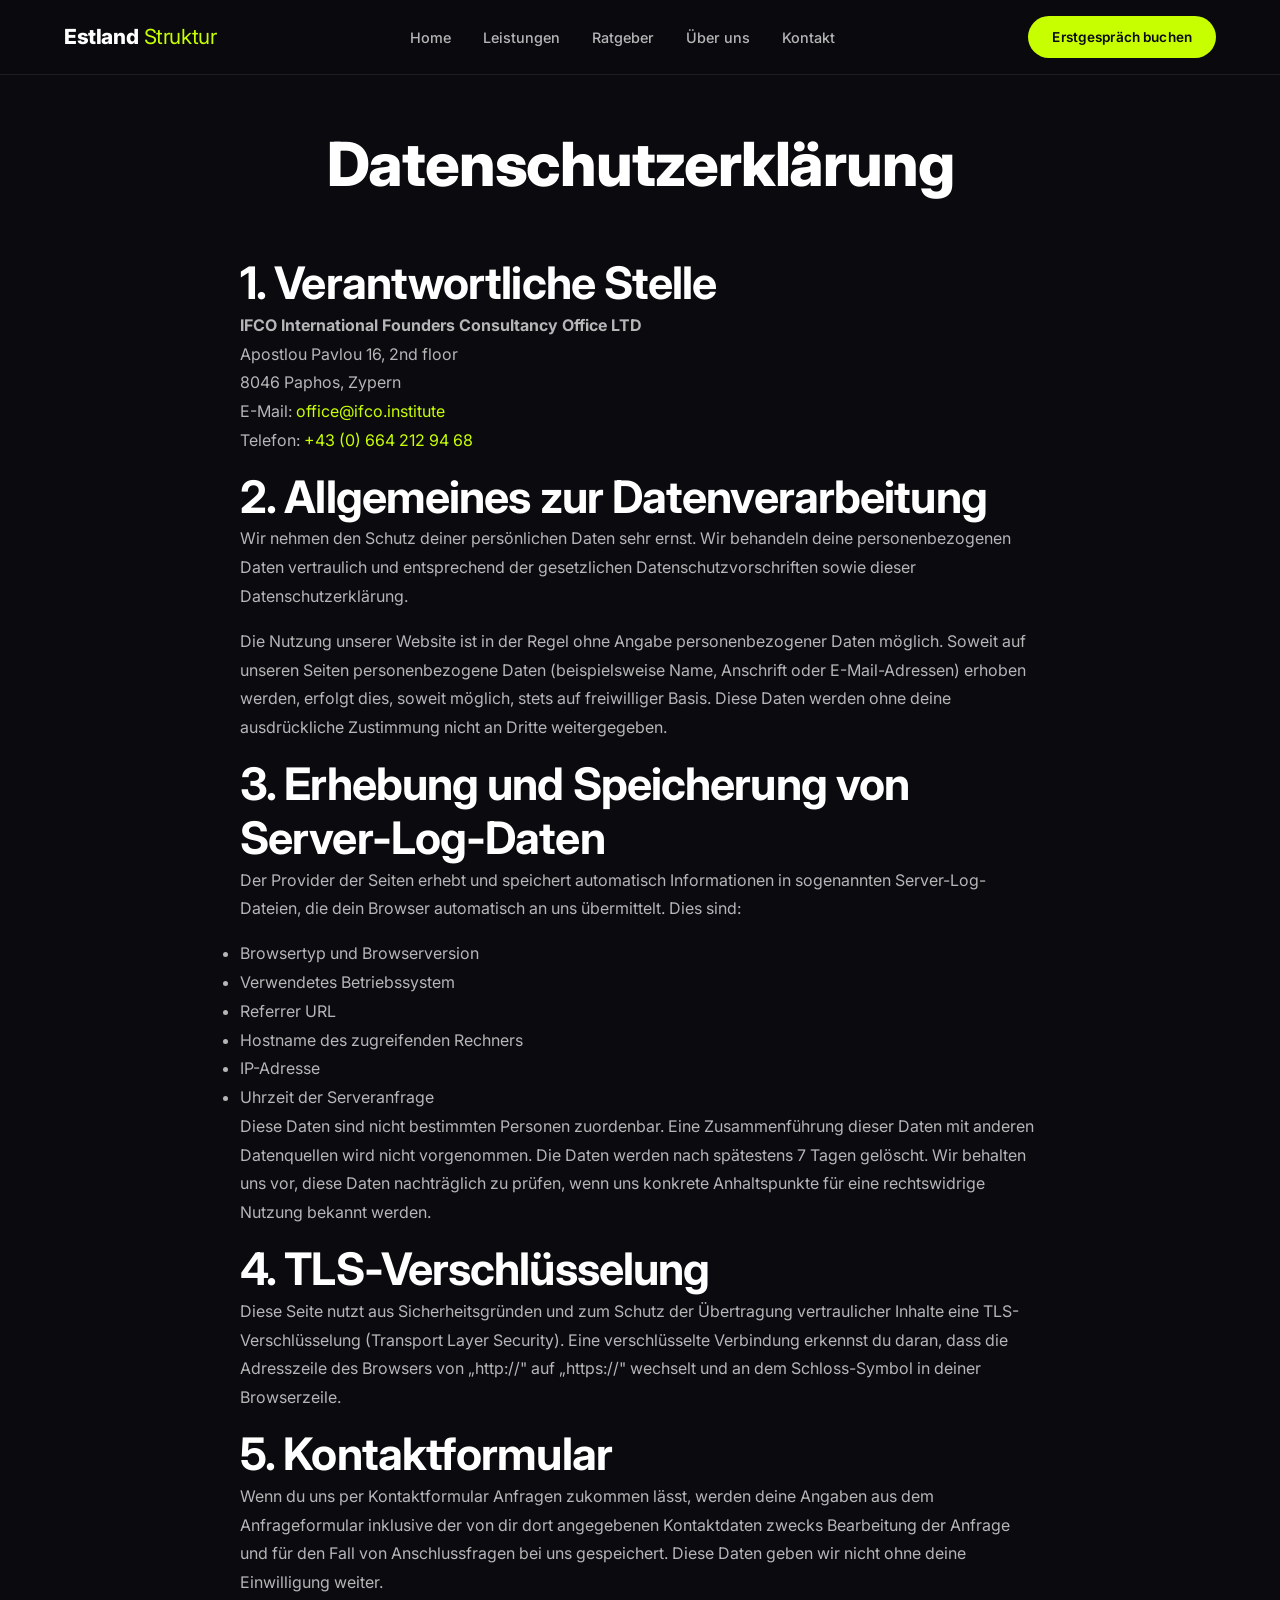
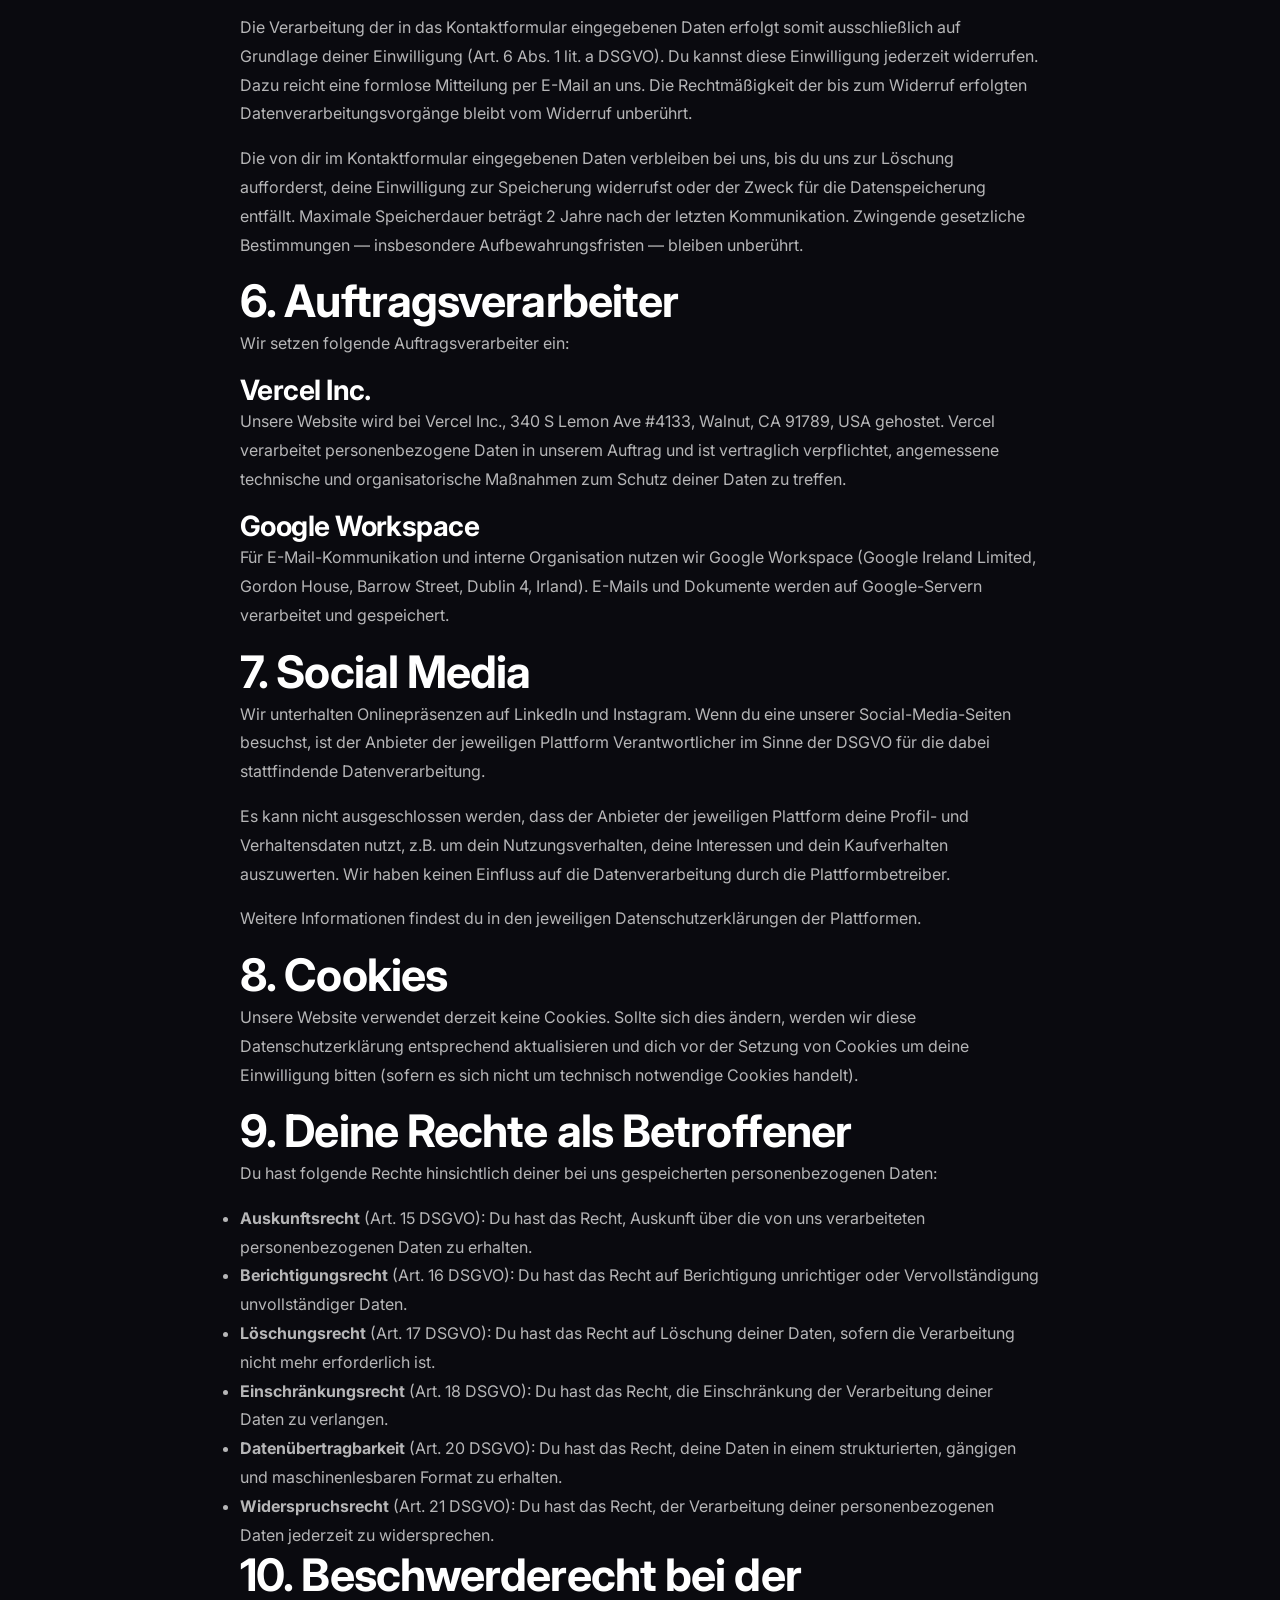
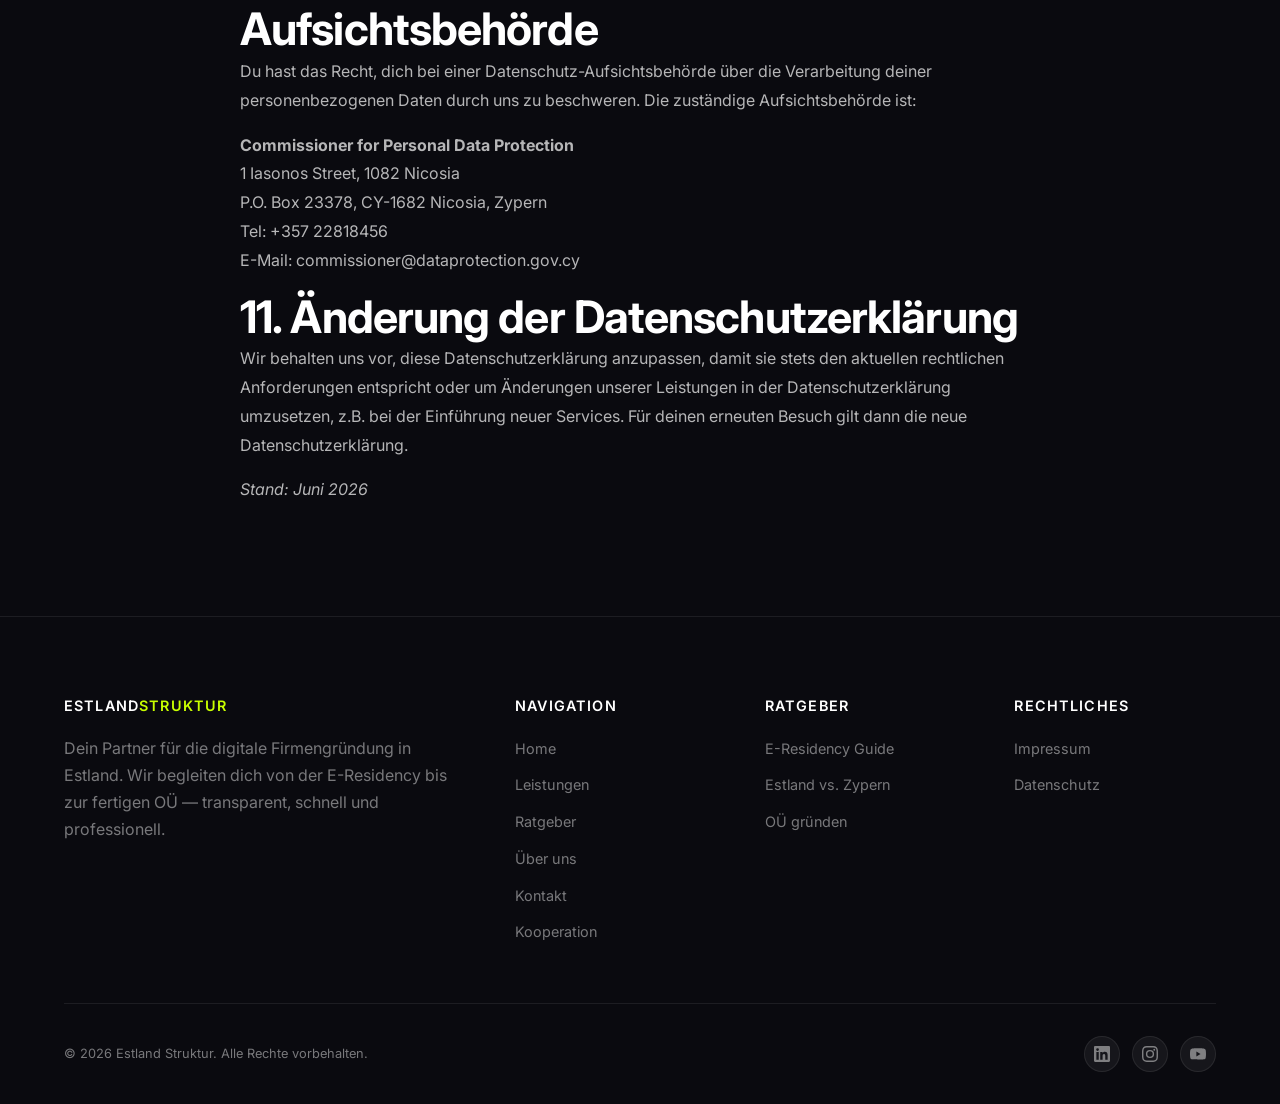
==== commit dd3fcbdd: "Rebrand to Estland Struktur with dark pixit-inspired design - Complete CSS rewrite: dark backgrounds" ====
--- a/datenschutz.html
+++ b/datenschutz.html
@@ -3,8 +3,8 @@
 <head>
   <meta charset="UTF-8">
   <meta name="viewport" content="width=device-width, initial-scale=1.0">
-  <title>Datenschutzerklärung - EstlandLifestyle</title>
-  <meta name="description" content="Datenschutzerklärung von EstlandLifestyle - Informationen zum Schutz Ihrer Daten.">
+  <title>Datenschutzerklärung - Estland Struktur</title>
+  <meta name="description" content="Datenschutzerklärung von Estland Struktur - Informationen zum Schutz Ihrer Daten.">
   <meta name="robots" content="noindex, follow">
   <link rel="preconnect" href="https://fonts.googleapis.com">
   <link rel="preconnect" href="https://fonts.gstatic.com" crossorigin>
@@ -14,7 +14,7 @@
 <body>
   <nav class="nav">
     <div class="nav-inner">
-      <a href="index.html" class="logo">Estland <span>Lifestyle</span></a>
+      <a href="index.html" class="logo">Estland <span>Struktur</span></a>
       <ul class="nav-links">
         <li><a href="index.html">Home</a></li>
         <li><a href="firma.html">Leistungen</a></li>
@@ -190,7 +190,7 @@
     <div class="container">
       <div class="footer-grid">
         <div>
-          <h4>Estland<span style="color: var(--accent);">Lifestyle</span></h4>
+          <h4>Estland<span style="color: var(--accent);">Struktur</span></h4>
           <p>Dein Partner für die digitale Firmengründung in Estland. Wir begleiten dich von der E-Residency bis zur fertigen OÜ — transparent, schnell und professionell.</p>
         </div>
         <div>
@@ -221,7 +221,7 @@
         </div>
       </div>
       <div class="footer-bottom">
-        <span>&copy; 2026 EstlandLifestyle. Alle Rechte vorbehalten.</span>
+        <span>&copy; 2026 Estland Struktur. Alle Rechte vorbehalten.</span>
         <div class="footer-social">
           <a href="#" aria-label="LinkedIn">
             <svg width="16" height="16" fill="currentColor" viewBox="0 0 24 24"><path d="M20.447 20.452h-3.554v-5.569c0-1.328-.027-3.037-1.852-3.037-1.853 0-2.136 1.445-2.136 2.939v5.667H9.351V9h3.414v1.561h.046c.477-.9 1.637-1.85 3.37-1.85 3.601 0 4.267 2.37 4.267 5.455v6.286zM5.337 7.433a2.062 2.062 0 01-2.063-2.065 2.064 2.064 0 112.063 2.065zm1.782 13.019H3.555V9h3.564v11.452zM22.225 0H1.771C.792 0 0 .774 0 1.729v20.542C0 23.227.792 24 1.771 24h20.451C23.2 24 24 23.227 24 22.271V1.729C24 .774 23.2 0 22.222 0h.003z"/></svg>
--- a/css/style.css
+++ b/css/style.css
@@ -1,24 +1,23 @@
-/* EstlandLifestyle - Design System */
+/* Estland Struktur — Dark Design System (inspired by pixit.design) */
 :root {
-  --primary: #0052CC;
-  --primary-dark: #003D99;
-  --primary-light: #E6F0FF;
-  --accent: #00B4D8;
-  --accent-dark: #0096B7;
-  --dark: #0A1628;
-  --dark-soft: #1A2A42;
-  --text: #2D3748;
-  --text-light: #718096;
-  --bg: #FFFFFF;
-  --bg-alt: #F7FAFC;
-  --bg-dark: #0A1628;
-  --border: #E2E8F0;
-  --success: #38A169;
-  --warning: #ECC94B;
-  --gradient: linear-gradient(135deg, var(--primary) 0%, var(--accent) 100%);
-  --shadow-sm: 0 1px 3px rgba(0,0,0,0.08);
-  --shadow-md: 0 4px 20px rgba(0,0,0,0.1);
-  --shadow-lg: 0 10px 40px rgba(0,0,0,0.12);
+  --bg: #0A0A0F;
+  --bg-elevated: #111118;
+  --bg-card: #16161F;
+  --bg-hover: #1C1C28;
+  --border: rgba(255,255,255,0.08);
+  --border-hover: rgba(255,255,255,0.15);
+  --text: rgba(255,255,255,0.7);
+  --text-muted: rgba(255,255,255,0.45);
+  --text-heading: #FFFFFF;
+  --accent: #C8FF00;
+  --accent-dim: rgba(200,255,0,0.15);
+  --accent-text: #0A0A0F;
+  --success: #34D399;
+  --warning: #FBBF24;
+  --error: #F87171;
+  --shadow-sm: 0 1px 3px rgba(0,0,0,0.3);
+  --shadow-md: 0 4px 20px rgba(0,0,0,0.4);
+  --shadow-lg: 0 10px 40px rgba(0,0,0,0.5);
   --radius: 12px;
   --radius-sm: 8px;
   --radius-lg: 20px;
@@ -27,7 +26,6 @@
 }
 
 *, *::before, *::after { box-sizing: border-box; margin: 0; padding: 0; }
-
 html { scroll-behavior: smooth; font-size: 16px; }
 
 body {
@@ -40,29 +38,30 @@
 
 h1, h2, h3, h4, h5 {
   font-weight: 700;
-  line-height: 1.25;
-  color: var(--dark);
-}
-h1 { font-size: clamp(2.2rem, 5vw, 3.5rem); }
-h2 { font-size: clamp(1.8rem, 3.5vw, 2.5rem); }
+  line-height: 1.2;
+  color: var(--text-heading);
+  letter-spacing: -0.02em;
+}
+h1 { font-size: clamp(2.4rem, 5vw, 3.8rem); font-weight: 800; }
+h2 { font-size: clamp(1.8rem, 3.5vw, 2.8rem); }
 h3 { font-size: clamp(1.3rem, 2.5vw, 1.75rem); }
-h4 { font-size: 1.25rem; }
+h4 { font-size: 1.15rem; font-weight: 600; }
 
 p { margin-bottom: 1rem; }
-a { color: var(--primary); text-decoration: none; transition: color var(--transition); }
-a:hover { color: var(--accent); }
+a { color: var(--accent); text-decoration: none; transition: color var(--transition); }
+a:hover { color: #fff; }
 img { max-width: 100%; height: auto; display: block; }
 
 .container { max-width: var(--max-width); margin: 0 auto; padding: 0 1.5rem; }
-.section { padding: 5rem 0; }
-.section-alt { background: var(--bg-alt); }
-.section-dark { background: var(--bg-dark); color: #fff; }
-.section-dark h2, .section-dark h3, .section-dark h4 { color: #fff; }
-.section-dark .text-light { color: rgba(255,255,255,0.7); }
+.section { padding: 6rem 0; }
+.section-alt { background: var(--bg-elevated); }
+.section-dark { background: var(--bg); }
+.section-dark h2, .section-dark h3, .section-dark h4 { color: var(--text-heading); }
+.section-dark .text-light { color: var(--text); }
 
 .text-center { text-align: center; }
-.text-light { color: var(--text-light); }
-.text-gradient { background: var(--gradient); -webkit-background-clip: text; -webkit-text-fill-color: transparent; background-clip: text; }
+.text-light { color: var(--text-muted); }
+.text-accent { color: var(--accent); }
 .text-sm { font-size: 0.9rem; }
 .text-lg { font-size: 1.15rem; }
 
@@ -95,65 +94,67 @@
   padding: 0.85rem 2rem;
   border-radius: 50px;
   font-weight: 600;
-  font-size: 1rem;
+  font-size: 0.95rem;
   cursor: pointer;
   transition: all var(--transition);
   border: none;
   text-decoration: none;
+  letter-spacing: 0.01em;
 }
 .btn-primary {
-  background: var(--gradient);
-  color: #fff;
-  box-shadow: 0 4px 15px rgba(0, 82, 204, 0.3);
+  background: var(--accent);
+  color: var(--accent-text);
 }
 .btn-primary:hover {
   transform: translateY(-2px);
-  box-shadow: 0 6px 25px rgba(0, 82, 204, 0.4);
-  color: #fff;
+  box-shadow: 0 4px 20px rgba(200,255,0,0.25);
+  color: var(--accent-text);
 }
 .btn-outline {
   background: transparent;
-  color: var(--primary);
-  border: 2px solid var(--primary);
+  color: var(--text-heading);
+  border: 1px solid var(--border-hover);
 }
 .btn-outline:hover {
-  background: var(--primary);
-  color: #fff;
+  background: rgba(255,255,255,0.05);
+  border-color: rgba(255,255,255,0.3);
+  color: var(--text-heading);
 }
 .btn-white {
   background: #fff;
-  color: var(--primary);
+  color: var(--bg);
 }
 .btn-white:hover {
-  background: var(--primary-light);
+  background: var(--accent);
+  color: var(--accent-text);
   transform: translateY(-2px);
 }
-.btn-lg { padding: 1rem 2.5rem; font-size: 1.1rem; }
-.btn-sm { padding: 0.6rem 1.5rem; font-size: 0.9rem; }
+.btn-lg { padding: 1rem 2.5rem; font-size: 1rem; }
+.btn-sm { padding: 0.6rem 1.5rem; font-size: 0.85rem; }
+.btn-nav { padding: 0.6rem 1.5rem; font-size: 0.85rem; }
 
 /* Cards */
 .card {
-  background: var(--bg);
+  background: var(--bg-card);
   border-radius: var(--radius);
   padding: 2rem;
-  box-shadow: var(--shadow-sm);
   border: 1px solid var(--border);
   transition: all var(--transition);
 }
 .card:hover {
-  box-shadow: var(--shadow-md);
-  transform: translateY(-4px);
+  border-color: var(--border-hover);
+  transform: translateY(-2px);
 }
 .card-icon {
-  width: 56px; height: 56px;
+  width: 48px; height: 48px;
   border-radius: var(--radius-sm);
-  background: var(--primary-light);
+  background: var(--accent-dim);
   display: flex; align-items: center; justify-content: center;
-  font-size: 1.5rem;
-  margin-bottom: 1rem;
+  font-size: 1.3rem;
+  margin-bottom: 1.25rem;
 }
 .card-highlight {
-  border: 2px solid var(--primary);
+  border: 1px solid rgba(200,255,0,0.3);
   position: relative;
 }
 .card-highlight::before {
@@ -161,12 +162,14 @@
   position: absolute;
   top: -12px; left: 50%;
   transform: translateX(-50%);
-  background: var(--gradient);
-  color: #fff;
+  background: var(--accent);
+  color: var(--accent-text);
   padding: 0.25rem 1rem;
   border-radius: 50px;
-  font-size: 0.8rem;
-  font-weight: 600;
+  font-size: 0.75rem;
+  font-weight: 700;
+  letter-spacing: 0.05em;
+  text-transform: uppercase;
 }
 
 /* Navigation */
@@ -174,8 +177,8 @@
   position: fixed;
   top: 0; left: 0; right: 0;
   z-index: 1000;
-  background: rgba(255,255,255,0.95);
-  backdrop-filter: blur(10px);
+  background: rgba(10,10,15,0.9);
+  backdrop-filter: blur(20px);
   border-bottom: 1px solid var(--border);
   transition: all var(--transition);
 }
@@ -187,16 +190,17 @@
   max-width: var(--max-width);
   margin: 0 auto;
 }
-.nav-logo {
-  font-size: 1.4rem;
+.nav-logo, .logo {
+  font-size: 1.3rem;
   font-weight: 800;
-  color: var(--dark);
+  color: var(--text-heading);
   text-decoration: none;
   display: flex;
   align-items: center;
-  gap: 0.5rem;
-}
-.nav-logo span { color: var(--primary); }
+  gap: 0.35rem;
+  letter-spacing: -0.02em;
+}
+.nav-logo span, .logo span { color: var(--accent); font-weight: 400; }
 .nav-links {
   display: flex;
   align-items: center;
@@ -206,106 +210,122 @@
 .nav-links a {
   color: var(--text);
   font-weight: 500;
-  font-size: 0.95rem;
+  font-size: 0.9rem;
   transition: color var(--transition);
 }
-.nav-links a:hover { color: var(--primary); }
+.nav-links a:hover { color: var(--text-heading); }
 .nav-toggle {
   display: none;
   background: none;
   border: none;
-  font-size: 1.5rem;
   cursor: pointer;
-  color: var(--dark);
+  color: var(--text-heading);
+  padding: 0.5rem;
+}
+.nav-toggle span {
+  display: block;
+  width: 20px;
+  height: 2px;
+  background: var(--text-heading);
+  margin: 4px 0;
+  transition: all var(--transition);
 }
 
 /* Hero */
 .hero {
-  padding: 8rem 0 5rem;
-  background: linear-gradient(135deg, var(--bg-dark) 0%, #1a3a5c 50%, var(--primary-dark) 100%);
-  color: #fff;
+  padding: 10rem 0 6rem;
+  background: var(--bg);
   position: relative;
   overflow: hidden;
 }
 .hero::before {
   content: '';
   position: absolute;
-  top: -50%; right: -20%;
-  width: 80%; height: 200%;
-  background: radial-gradient(circle, rgba(0,180,216,0.1) 0%, transparent 70%);
-}
-.hero h1 { color: #fff; margin-bottom: 1.5rem; }
-.hero p { color: rgba(255,255,255,0.85); font-size: 1.2rem; max-width: 600px; }
+  top: 0; left: 0; right: 0; bottom: 0;
+  background:
+    radial-gradient(ellipse 80% 60% at 20% 20%, rgba(200,255,0,0.04) 0%, transparent 70%),
+    radial-gradient(ellipse 60% 80% at 80% 80%, rgba(200,255,0,0.02) 0%, transparent 70%);
+}
+.hero .container { position: relative; z-index: 1; }
+.hero h1 { color: var(--text-heading); margin-bottom: 1.5rem; max-width: 800px; }
+.hero p { color: var(--text); font-size: 1.15rem; max-width: 600px; line-height: 1.8; }
 .hero .subtitle {
   display: inline-block;
-  background: rgba(0,180,216,0.2);
-  border: 1px solid rgba(0,180,216,0.3);
-  padding: 0.4rem 1rem;
+  background: var(--accent-dim);
+  border: 1px solid rgba(200,255,0,0.2);
+  padding: 0.35rem 1rem;
   border-radius: 50px;
-  font-size: 0.9rem;
+  font-size: 0.8rem;
   margin-bottom: 1.5rem;
   color: var(--accent);
-  font-weight: 500;
+  font-weight: 600;
+  letter-spacing: 0.05em;
+  text-transform: uppercase;
 }
 .hero-stats {
   display: flex;
   gap: 3rem;
-  margin-top: 3rem;
-  padding-top: 2rem;
-  border-top: 1px solid rgba(255,255,255,0.15);
+  margin-top: 4rem;
+  padding-top: 2.5rem;
+  border-top: 1px solid var(--border);
 }
 .hero-stat-value {
   font-size: 2rem;
   font-weight: 800;
-  color: var(--accent);
+  color: var(--text-heading);
+  letter-spacing: -0.02em;
 }
 .hero-stat-label {
-  font-size: 0.85rem;
-  color: rgba(255,255,255,0.6);
+  font-size: 0.8rem;
+  color: var(--text-muted);
+  margin-top: 0.25rem;
+  text-transform: uppercase;
+  letter-spacing: 0.05em;
 }
 
 /* USP Section */
 .usp-grid { display: grid; grid-template-columns: repeat(4, 1fr); gap: 1.5rem; }
 .usp-card {
-  text-align: center;
-  padding: 2rem 1.5rem;
+  text-align: left;
+  padding: 2rem;
   border-radius: var(--radius);
-  background: var(--bg);
+  background: var(--bg-card);
   border: 1px solid var(--border);
   transition: all var(--transition);
 }
 .usp-card:hover {
-  border-color: var(--primary);
-  box-shadow: var(--shadow-md);
-  transform: translateY(-4px);
+  border-color: var(--border-hover);
+  transform: translateY(-2px);
 }
 .usp-icon {
-  font-size: 2.5rem;
-  margin-bottom: 1rem;
-}
-.usp-card h4 { margin-bottom: 0.5rem; }
+  font-size: 2rem;
+  margin-bottom: 1.25rem;
+}
+.usp-card h4 { margin-bottom: 0.75rem; }
+.usp-card p { color: var(--text-muted); font-size: 0.9rem; }
 
 /* Pricing */
 .pricing-grid { display: grid; grid-template-columns: repeat(3, 1fr); gap: 2rem; }
 .pricing-card {
-  background: var(--bg);
-  border-radius: var(--radius-lg);
+  background: var(--bg-card);
+  border-radius: var(--radius);
   padding: 2.5rem;
   border: 1px solid var(--border);
   transition: all var(--transition);
   position: relative;
 }
 .pricing-card:hover {
-  box-shadow: var(--shadow-lg);
-  transform: translateY(-4px);
+  border-color: var(--border-hover);
+  transform: translateY(-2px);
 }
 .pricing-price {
   font-size: 2.5rem;
   font-weight: 800;
-  color: var(--primary);
+  color: var(--accent);
   margin: 1rem 0;
-}
-.pricing-price span { font-size: 1rem; color: var(--text-light); font-weight: 400; }
+  letter-spacing: -0.02em;
+}
+.pricing-price span { font-size: 1rem; color: var(--text-muted); font-weight: 400; }
 .pricing-features {
   list-style: none;
   margin: 1.5rem 0;
@@ -316,10 +336,12 @@
   display: flex;
   align-items: center;
   gap: 0.5rem;
+  color: var(--text);
+  font-size: 0.95rem;
 }
 .pricing-features li::before {
   content: '✓';
-  color: var(--success);
+  color: var(--accent);
   font-weight: 700;
 }
 
@@ -338,15 +360,15 @@
   left: 28px;
   top: 76px;
   bottom: 0;
-  width: 2px;
+  width: 1px;
   background: var(--border);
 }
 .step-number {
   flex-shrink: 0;
   width: 56px; height: 56px;
   border-radius: 50%;
-  background: var(--gradient);
-  color: #fff;
+  background: var(--accent);
+  color: var(--accent-text);
   display: flex;
   align-items: center;
   justify-content: center;
@@ -354,6 +376,7 @@
   font-size: 1.25rem;
 }
 .step-content h4 { margin-bottom: 0.5rem; }
+.step-content p { color: var(--text-muted); }
 
 /* Comparison Table */
 .comparison-table {
@@ -361,47 +384,48 @@
   border-collapse: collapse;
   border-radius: var(--radius);
   overflow: hidden;
-  box-shadow: var(--shadow-sm);
-}
-.comparison-table thead { background: var(--primary); color: #fff; }
+}
+.comparison-table thead { background: var(--bg-card); }
 .comparison-table th {
   padding: 1rem 1.5rem;
   text-align: left;
   font-weight: 600;
+  color: var(--text-heading);
+  border-bottom: 1px solid var(--border);
 }
 .comparison-table td {
   padding: 1rem 1.5rem;
   border-bottom: 1px solid var(--border);
-}
-.comparison-table tbody tr:hover { background: var(--primary-light); }
-.comparison-table .highlight-cell {
-  color: var(--success);
+  color: var(--text);
+}
+.comparison-table tbody tr:hover { background: var(--bg-hover); }
+.comparison-table .highlight-cell, .highlight-cell {
+  color: var(--accent);
   font-weight: 700;
 }
-.comparison-table .negative-cell {
-  color: #E53E3E;
+.comparison-table .negative-cell, .negative-cell {
+  color: var(--error);
   font-weight: 600;
 }
 
 /* Testimonials */
 .testimonial-card {
-  background: var(--bg);
+  background: var(--bg-card);
   border-radius: var(--radius);
   padding: 2rem;
   border: 1px solid var(--border);
 }
 .testimonial-text {
-  font-style: italic;
-  font-size: 1.05rem;
+  font-size: 1rem;
   margin-bottom: 1.5rem;
   color: var(--text);
   line-height: 1.8;
 }
-.testimonial-text::before { content: '"'; }
-.testimonial-text::after { content: '"'; }
-.testimonial-author { font-weight: 600; }
-.testimonial-role { color: var(--text-light); font-size: 0.9rem; }
-.stars { color: #F6AD55; letter-spacing: 2px; margin-bottom: 0.75rem; }
+.testimonial-text::before { content: '"'; color: var(--accent); font-weight: 700; }
+.testimonial-text::after { content: '"'; color: var(--accent); font-weight: 700; }
+.testimonial-author { font-weight: 600; color: var(--text-heading); }
+.testimonial-role { color: var(--text-muted); font-size: 0.85rem; }
+.stars { color: var(--accent); letter-spacing: 2px; margin-bottom: 0.75rem; font-size: 0.9rem; }
 
 /* FAQ */
 .faq-item {
@@ -413,26 +437,27 @@
 .faq-question {
   width: 100%;
   padding: 1.25rem 1.5rem;
-  background: var(--bg);
+  background: var(--bg-card);
   border: none;
   text-align: left;
-  font-size: 1rem;
+  font-size: 0.95rem;
   font-weight: 600;
   cursor: pointer;
   display: flex;
   justify-content: space-between;
   align-items: center;
-  color: var(--dark);
+  color: var(--text-heading);
   transition: background var(--transition);
 }
-.faq-question:hover { background: var(--bg-alt); }
-.faq-question::after { content: '+'; font-size: 1.5rem; color: var(--primary); transition: transform var(--transition); }
+.faq-question:hover { background: var(--bg-hover); }
+.faq-question::after { content: '+'; font-size: 1.25rem; color: var(--accent); transition: transform var(--transition); }
 .faq-item.active .faq-question::after { transform: rotate(45deg); }
 .faq-answer {
   padding: 0 1.5rem;
   max-height: 0;
   overflow: hidden;
   transition: all 0.4s ease;
+  background: var(--bg-card);
 }
 .faq-item.active .faq-answer {
   padding: 0 1.5rem 1.5rem;
@@ -441,23 +466,22 @@
 
 /* CTA Banner */
 .cta-banner {
-  background: var(--gradient);
+  background: var(--bg-card);
+  border: 1px solid var(--border);
   border-radius: var(--radius-lg);
-  padding: 3.5rem;
+  padding: 4rem;
   text-align: center;
-  color: #fff;
   position: relative;
   overflow: hidden;
 }
 .cta-banner::before {
   content: '';
   position: absolute;
-  top: -50%; right: -20%;
-  width: 60%; height: 200%;
-  background: radial-gradient(circle, rgba(255,255,255,0.1) 0%, transparent 70%);
-}
-.cta-banner h2 { color: #fff; margin-bottom: 1rem; }
-.cta-banner p { color: rgba(255,255,255,0.9); max-width: 500px; margin: 0 auto 2rem; }
+  top: 0; left: 0; right: 0; bottom: 0;
+  background: radial-gradient(ellipse at center, rgba(200,255,0,0.03) 0%, transparent 70%);
+}
+.cta-banner h2 { color: var(--text-heading); margin-bottom: 1rem; position: relative; }
+.cta-banner p { color: var(--text); max-width: 500px; margin: 0 auto 2rem; position: relative; }
 
 /* Blog Cards */
 .blog-card {
@@ -465,42 +489,47 @@
   overflow: hidden;
   border: 1px solid var(--border);
   transition: all var(--transition);
-  background: var(--bg);
+  background: var(--bg-card);
 }
 .blog-card:hover {
-  box-shadow: var(--shadow-md);
-  transform: translateY(-4px);
+  border-color: var(--border-hover);
+  transform: translateY(-2px);
 }
 .blog-card-img {
-  height: 200px;
-  background: var(--gradient);
+  height: 180px;
+  background: linear-gradient(135deg, var(--bg-hover) 0%, var(--bg-card) 100%);
   display: flex;
   align-items: center;
   justify-content: center;
-  color: #fff;
+  color: var(--accent);
   font-size: 3rem;
-}
+  border-bottom: 1px solid var(--border);
+}
+.blog-card-img svg { stroke: var(--accent); }
 .blog-card-body { padding: 1.5rem; }
 .blog-card-tag {
   display: inline-block;
-  background: var(--primary-light);
-  color: var(--primary);
+  background: var(--accent-dim);
+  color: var(--accent);
   padding: 0.2rem 0.75rem;
   border-radius: 50px;
-  font-size: 0.8rem;
+  font-size: 0.75rem;
   font-weight: 600;
   margin-bottom: 0.75rem;
-}
-.blog-card h4 { margin-bottom: 0.5rem; }
-.blog-card p { color: var(--text-light); font-size: 0.9rem; }
+  letter-spacing: 0.05em;
+  text-transform: uppercase;
+}
+.blog-card h4 { margin-bottom: 0.5rem; color: var(--text-heading); }
+.blog-card p { color: var(--text-muted); font-size: 0.9rem; margin-bottom: 0; }
 
 /* Footer */
 .footer {
-  background: var(--bg-dark);
-  color: rgba(255,255,255,0.7);
-  padding: 4rem 0 2rem;
-}
-.footer h4 { color: #fff; margin-bottom: 1.25rem; }
+  background: var(--bg);
+  color: var(--text-muted);
+  padding: 5rem 0 2rem;
+  border-top: 1px solid var(--border);
+}
+.footer h4 { color: var(--text-heading); margin-bottom: 1.25rem; font-size: 0.9rem; text-transform: uppercase; letter-spacing: 0.08em; }
 .footer-grid {
   display: grid;
   grid-template-columns: 2fr 1fr 1fr 1fr;
@@ -509,74 +538,84 @@
 }
 .footer-links { list-style: none; }
 .footer-links li { margin-bottom: 0.6rem; }
-.footer-links a { color: rgba(255,255,255,0.6); transition: color var(--transition); }
-.footer-links a:hover { color: #fff; }
+.footer-links a { color: var(--text-muted); transition: color var(--transition); font-size: 0.9rem; }
+.footer-links a:hover { color: var(--text-heading); }
 .footer-bottom {
-  border-top: 1px solid rgba(255,255,255,0.1);
+  border-top: 1px solid var(--border);
   padding-top: 2rem;
   display: flex;
   justify-content: space-between;
   align-items: center;
-  font-size: 0.85rem;
-}
-.footer-social { display: flex; gap: 1rem; }
+  font-size: 0.8rem;
+  color: var(--text-muted);
+}
+.footer-social { display: flex; gap: 0.75rem; }
 .footer-social a {
-  width: 40px; height: 40px;
+  width: 36px; height: 36px;
   border-radius: 50%;
-  background: rgba(255,255,255,0.1);
+  background: rgba(255,255,255,0.05);
+  border: 1px solid var(--border);
   display: flex; align-items: center; justify-content: center;
-  color: #fff;
-  transition: all var(--transition);
-}
-.footer-social a:hover { background: var(--primary); }
+  color: var(--text-muted);
+  transition: all var(--transition);
+}
+.footer-social a:hover { background: var(--accent); color: var(--accent-text); border-color: var(--accent); }
 
 /* Badge */
 .badge {
   display: inline-flex;
   align-items: center;
   gap: 0.35rem;
-  background: rgba(56, 161, 105, 0.1);
-  color: var(--success);
+  background: var(--accent-dim);
+  color: var(--accent);
   padding: 0.3rem 0.75rem;
   border-radius: 50px;
-  font-size: 0.8rem;
-  font-weight: 600;
+  font-size: 0.75rem;
+  font-weight: 600;
+  letter-spacing: 0.03em;
 }
 
 /* Section Header */
 .section-header {
   text-align: center;
   max-width: 700px;
-  margin: 0 auto 3rem;
+  margin: 0 auto 3.5rem;
 }
 .section-header p {
-  color: var(--text-light);
-  font-size: 1.1rem;
+  color: var(--text-muted);
+  font-size: 1.05rem;
 }
 .section-label {
   display: inline-block;
-  color: var(--primary);
-  font-weight: 600;
-  font-size: 0.9rem;
+  color: var(--accent);
+  font-weight: 600;
+  font-size: 0.8rem;
   text-transform: uppercase;
-  letter-spacing: 1px;
+  letter-spacing: 0.1em;
   margin-bottom: 0.75rem;
 }
 
 /* Blog Article */
 .article-hero {
-  padding: 8rem 0 3rem;
-  background: linear-gradient(135deg, var(--bg-dark) 0%, var(--primary-dark) 100%);
-  color: #fff;
-}
-.article-hero h1 { color: #fff; max-width: 800px; }
+  padding: 10rem 0 4rem;
+  background: var(--bg);
+  position: relative;
+}
+.article-hero::before {
+  content: '';
+  position: absolute;
+  top: 0; left: 0; right: 0; bottom: 0;
+  background: radial-gradient(ellipse 80% 60% at 30% 30%, rgba(200,255,0,0.03) 0%, transparent 70%);
+}
+.article-hero .container { position: relative; z-index: 1; }
+.article-hero h1 { color: var(--text-heading); max-width: 800px; }
 .article-meta {
   display: flex;
   align-items: center;
   gap: 1.5rem;
   margin-top: 1.5rem;
-  color: rgba(255,255,255,0.7);
-  font-size: 0.9rem;
+  color: var(--text-muted);
+  font-size: 0.85rem;
 }
 .article-content {
   max-width: 800px;
@@ -591,34 +630,36 @@
 }
 .article-content li { margin-bottom: 0.5rem; }
 .article-content blockquote {
-  border-left: 4px solid var(--primary);
+  border-left: 2px solid var(--accent);
   padding: 1rem 1.5rem;
-  background: var(--primary-light);
+  background: var(--bg-card);
   border-radius: 0 var(--radius-sm) var(--radius-sm) 0;
   margin: 1.5rem 0;
   font-style: italic;
+  color: var(--text);
 }
 .article-cta {
-  background: var(--bg-alt);
-  border: 2px solid var(--primary);
+  background: var(--bg-card);
+  border: 1px solid rgba(200,255,0,0.2);
   border-radius: var(--radius);
   padding: 2rem;
   text-align: center;
   margin: 2.5rem 0;
 }
 .info-box {
-  background: var(--primary-light);
+  background: var(--bg-card);
   border-radius: var(--radius-sm);
   padding: 1.5rem;
   margin: 1.5rem 0;
-  border-left: 4px solid var(--primary);
-}
+  border-left: 3px solid var(--accent);
+}
+.info-box h4 { color: var(--text-heading); }
 .warning-box {
-  background: #FFFBEB;
+  background: rgba(251,191,36,0.05);
   border-radius: var(--radius-sm);
   padding: 1.5rem;
   margin: 1.5rem 0;
-  border-left: 4px solid var(--warning);
+  border-left: 3px solid var(--warning);
 }
 
 /* Responsive */
@@ -630,24 +671,26 @@
 @media (max-width: 768px) {
   .grid-2, .grid-3 { grid-template-columns: 1fr; }
   .hero-stats { flex-direction: column; gap: 1.5rem; }
+  .hero { padding: 8rem 0 4rem; }
   .nav-links { display: none; }
   .nav-links.active {
     display: flex;
     flex-direction: column;
     position: absolute;
     top: 100%; left: 0; right: 0;
-    background: #fff;
+    background: var(--bg-elevated);
     padding: 1.5rem;
     border-bottom: 1px solid var(--border);
-    box-shadow: var(--shadow-md);
+    box-shadow: var(--shadow-lg);
+    gap: 0.75rem;
   }
-  .nav-toggle { display: block; }
+  .nav-toggle { display: flex; flex-direction: column; }
   .footer-grid { grid-template-columns: 1fr; }
   .footer-bottom { flex-direction: column; gap: 1rem; text-align: center; }
   .comparison-table { font-size: 0.85rem; }
   .comparison-table th, .comparison-table td { padding: 0.75rem; }
-  .cta-banner { padding: 2rem 1.5rem; }
-  .section { padding: 3rem 0; }
+  .cta-banner { padding: 2.5rem 1.5rem; }
+  .section { padding: 4rem 0; }
 }
 @media (max-width: 480px) {
   .usp-grid { grid-template-columns: 1fr; }
